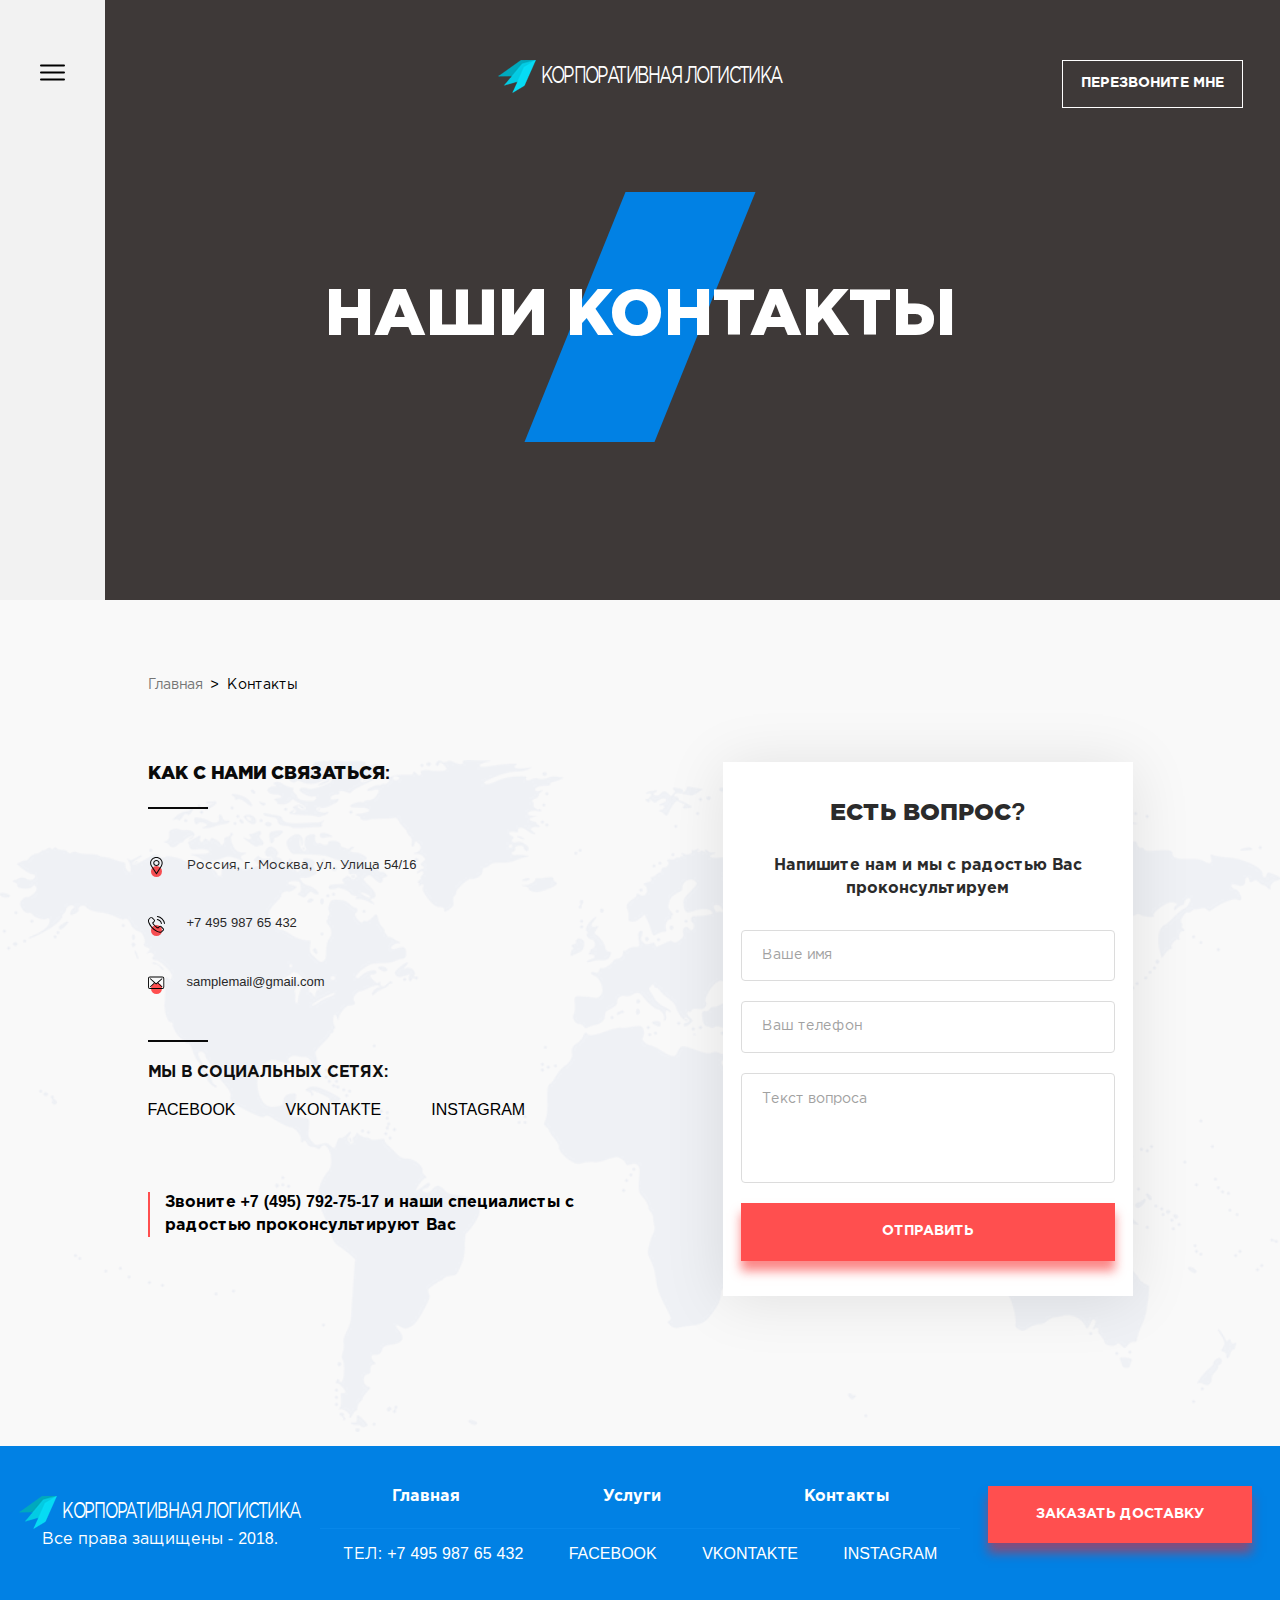
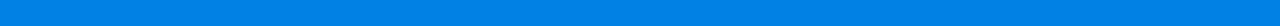
==== docs/contacts.html @ 853ef9ee "mmm" ====
<!doctype html>
<html>
  <head>
    <meta charset="utf-8">
    <title>Services page</title>
    <meta http-equiv="X-UA-Compatible" content="IE=Edge">
    <meta name="viewport" content="width=device-width, initial-scale=1">
    <meta name="theme-color" content="#fff">
    <meta name="format-detection" content="telephone=no">
    <link href="https://fonts.googleapis.com/css?family=Exo+2:400,700&amp;subset=cyrillic" rel="stylesheet">
    <link rel="stylesheet" media="all" href="css/app.css"> </head>
  <body>
    <!-- BEGIN content -->
    <div class="out">
      <header class="page-header" style="background-image: url(../img/contacts.jpg)">
        <div class="container">
          <div class="header-block">
            <div class="menu-btn">
              <svg class="icon icon-menu">
                <use xlink:href="img/sprite.svg#icon-menu"></use>
              </svg>
            </div>
            <nav class="main-nav">
              <div class="nav-logo">
                <div class="logo">
                  <img class="logo-img" width="25" height="22" src="img/logo.png" alt="корпоративная логистика">
                  <span class="logo-text">корпоративная логистика</span>
                </div>
              </div>
              <ul class="nav-list">
                <li class="nav-item">
                  <a class="nav-link" href="index.html">Главная</a>
                </li>
                <li class="nav-item">
                  <a class="nav-link" href="services.html">Услуги</a>
                </li>
                <li class="nav-item">
                  <a class="nav-link active" href="#">Контакты</a>
                </li>
              </ul>
              <div class="nav-social">
                <ul class="nav-social-list">
                  <li class="nav-social-item">
                    <a class="nav-social-link" href="#">facebook</a>
                  </li>
                  <li class="nav-social-item">
                    <a class="nav-social-link" href="#">vkontakte</a>
                  </li>
                  <li class="nav-social-item">
                    <a class="nav-social-link" href="#">instagram</a>
                  </li>
                </ul>
              </div>
            </nav>
            <div class="main-logo">
              <div class="logo">
                <img class="logo-img" width="25" height="22" src="img/logo.png" alt="корпоративная логистика">
                <span class="logo-text">корпоративная логистика</span>
              </div>
            </div>
            <div class="page-title">
              <h1 class="page-title-text">наши контакты</h1>
            </div>
            <div class="header-btn">
              <a href="#callback-popup" class="btn call-btn open-popup-link">Перезвоните мне</a>
            </div>
          </div>
        </div>
      </header>
      <main class="page-content contacts-bg">
        <div class="container-medium">
          <nav aria-label="breadcrumb">
            <ul class="breadcrumb">
              <li class="breadcrumb-item">
                <a href="index.html">Главная</a>
              </li>
              <li class="breadcrumb-item active">Контакты</li>
            </ul>
          </nav>
          <section class="contacts">
            <div class="contacts-item contacts-item-4">
              <h2 class="contacts-title"> Как с нами связаться: </h2>
              <ul class="contacts-list">
                <li class="contacts-list-item">
                  <svg class="icon icon-point">
                    <use xlink:href="img/sprite.svg#icon-point"></use>
                  </svg> Россия, г. Москва, ул. Улица 54/16</li>
                <li class="contacts-list-item">
                  <svg class="icon icon-phone">
                    <use xlink:href="img/sprite.svg#icon-phone"></use>
                  </svg> +7 495 987 65 432</li>
                <li class="contacts-list-item">
                  <svg class="icon icon-mail">
                    <use xlink:href="img/sprite.svg#icon-mail"></use>
                  </svg> samplemail@gmail.com</li>
              </ul>
              <div class="contacts-social">
                <h5 class="contacts-social-title"> Мы в социальных сетях: </h5>
                <ul class="contacts-social-list">
                  <li class="contacts-social-item">
                    <a href="#" class="contacts-social-link">facebook</a>
                  </li>
                  <li class="contacts-social-item">
                    <a href="#" class="contacts-social-link">vkontakte</a>
                  </li>
                  <li class="contacts-social-item">
                    <a href="#" class="contacts-social-link">instagram</a>
                  </li>
                </ul>
              </div>
              <div class="contacts-help">
                <p>Звоните +7 (495) 792-75-17 и наши специалисты с радостью проконсультируют Вас </p>
              </div>
            </div>
            <div class="contacts-item contacts-item-3">
              <div class="contacts-feedback">
                <h5 class="contacts-feedback-title">ЕСТЬ ВОПРОС?</h5>
                <span class="contacts-feedback-help"> Напишите нам и мы с радостью Вас проконсультируем </span>
                <div class="contacts-feedback-body">
                  <form action="#">
                    <div class="form-item">
                      <input class="form-input" placeholder="Ваше имя" type="text" required> </div>
                    <div class="form-item">
                      <input class="form-input" placeholder="Ваш телефон" type="tel" required> </div>
                    <div class="form-item">
                      <textarea class="form-input" placeholder="Текст вопроса" rows="4"></textarea>
                    </div>
                    <input type="submit" class="btn btn-primary" value="Отправить"> </form>
                </div>
              </div>
            </div>
          </section>
        </div>
      </main>
      <footer class="main-footer">
        <div class="container">
          <div class="footer-block">
            <div class="footer-item footer-item-last footer-item-3-md footer-item-2-xl">
              <div class="footer-logo">
                <div class="logo">
                  <img class="logo-img" width="25" height="22" src="img/logo.png" alt="корпоративная логистика">
                  <span class="logo-text">корпоративная логистика</span>
                </div>
              </div>
              <div class="footer-copy"> Все права защищены - 2018. </div>
            </div>
            <div class="footer-item-6-md footer-item-4-xl">
              <div class="footer-nav">
                <ul class="footer-nav-list">
                  <li class="footer-nav-item">
                    <a class="footer-nav-link" href="#">Главная</a>
                  </li>
                  <li class="footer-nav-item">
                    <a class="footer-nav-link" href="#">Услуги</a>
                  </li>
                  <li class="footer-nav-item">
                    <a class="footer-nav-link" href="#">Контакты</a>
                  </li>
                </ul>
              </div>
              <div class="footer-social">
                <ul class="footer-social-list">
                  <li class="footer-social-item">Тел: +7 495 987 65 432</li>
                  <li class="footer-social-item">
                    <a class="footer-social-link" href="#">facebook</a>
                  </li>
                  <li class="footer-social-item">
                    <a class="footer-social-link" href="#">vkontakte</a>
                  </li>
                  <li class="footer-social-item">
                    <a class="footer-social-link" href="#">instagram</a>
                  </li>
                </ul>
              </div>
            </div>
            <div class="footer-item footer-item-3-md footer-item-2-xl">
              <div class="footer-btn">
                <a href="#order-popup" class="btn btn-primary open-popup-link">заказать доставку</a>
              </div>
            </div>
          </div>
        </div>
      </footer>
      <div id="order-popup" class="white-popup mfp-hide">
        <div class="modal-content">
          <h5 class="modal-title">Закажите услугу</h5>
          <span class="modal-help"> Введите нужные данные и наши операторысвяжутся с Вами в течении 30 минут. </span>
          <div class="modal-body">
            <form action="#">
              <div class="form-item">
                <input class="form-input" placeholder="Ваше имя" type="text" required> </div>
              <div class="form-item">
                <input class="form-input" placeholder="Ваш телефон" type="tel" required> </div>
              <div class="form-item">
                <textarea class="form-input" placeholder="Опишите какая услуга Вам требуется..." rows="4"></textarea>
              </div>
              <input type="submit" class="btn btn-primary" value="заказать доставку"> </form>
          </div>
        </div>
      </div>
      <div id="callback-popup" class="white-popup mfp-hide">
        <div class="modal-content">
          <h5 class="modal-title">Закажите обратный звонок</h5>
          <span class="modal-help"> Введите нужные данные и наши операторы свяжутся с Вами в течении 30 минут. </span>
          <div class="modal-body">
            <form action="#">
              <div class="form-item">
                <input class="form-input" placeholder="Ваше имя" type="text" required> </div>
              <div class="form-item">
                <input class="form-input" placeholder="Ваш телефон" type="tel" required> </div>
              <input type="submit" class="btn btn-primary" value="заказать звонок"> </form>
          </div>
        </div>
      </div>
    </div>
    <!-- END content -->
    <!-- BEGIN scripts -->
    <script type="text/javascript" src="js/app.js"></script>
    <!-- END scripts -->
  </body>
</html>
---- docs/css/app.css ----
a,abbr,acronym,address,applet,article,aside,audio,b,big,blockquote,body,canvas,caption,center,cite,code,dd,del,details,dfn,div,dl,dt,em,embed,figcaption,figure,footer,form,h1,h2,h3,h4,h5,h6,header,hgroup,html,i,iframe,ins,kbd,label,legend,li,mark,menu,nav,object,ol,output,p,pre,q,ruby,s,samp,section,small,span,strike,strong,sub,summary,sup,table,tbody,td,tfoot,th,thead,time,tr,tt,u,ul,var,video{margin:0;padding:0;border:0;vertical-align:baseline}fieldset,img{margin:0;padding:0;vertical-align:baseline}html{-ms-text-size-adjust:100%;-webkit-text-size-adjust:100%;-webkit-box-sizing:border-box;box-sizing:border-box}a img,fieldset,img{border:0}input[type=email],input[type=tel],input[type=text],textarea{-webkit-appearance:none}button,input[type=submit]{cursor:pointer}button::-moz-focus-inner,input[type=submit]::-moz-focus-inner{padding:0;border:0}textarea{overflow:auto}button,input{margin:0;padding:0;border:0}.slick-list:focus,a,a:focus,button,div,h1,h2,h3,h4,h5,h6,input,select,span,textarea{outline:0}ol,ul{list-style-type:none}table{border-spacing:0;border-collapse:collapse;width:100%}*,:after,:before{-webkit-box-sizing:inherit;box-sizing:inherit}.icon-adv-car{width:1.6em;height:1em;fill:#0d87e5}.icon-adv-doc{width:.91em;height:1em;fill:#0181e4}.icon-adv-scope,.icon-adv-shild{width:1em;height:1em;fill:#0181e4}.icon-adv-shild{width:.89em}.icon-adv-ship{width:1.33em;height:1em;fill:initial}.icon-adv-world{width:1em;height:1em;fill:#0181e4}.icon-arrow{width:.6em;height:1em;fill:initial}.icon-mail,.icon-menu,.icon-phone{width:1.31em;height:1em;fill:initial}.icon-menu,.icon-phone{width:1.56em}.icon-phone{width:.94em}.icon-point{width:.79em;height:1em;fill:#0a0a0a}.slick-slider{-webkit-box-sizing:border-box;box-sizing:border-box;-moz-box-sizing:border-box;-webkit-touch-callout:none;-webkit-user-select:none;-moz-user-select:none;-ms-user-select:none;user-select:none;-ms-touch-action:pan-y;touch-action:pan-y;-webkit-tap-highlight-color:transparent}.slick-list,.slick-slider,.slick-track{position:relative;display:block}.slick-list{overflow:hidden;margin:0;padding:0}.slick-list.dragging{cursor:pointer;cursor:hand}.slick-slider .slick-list,.slick-slider .slick-track{-webkit-transform:translate3d(0,0,0);-ms-transform:translate3d(0,0,0);transform:translate3d(0,0,0)}.slick-track{left:0;top:0}.slick-track:after,.slick-track:before{content:"";display:table}.slick-track:after{clear:both}.slick-loading .slick-track{visibility:hidden}.slick-slide{float:left;height:100%;min-height:1px;display:none}[dir=rtl] .slick-slide{float:right}.slick-initialized .slick-slide,.slick-slide img{display:block}.mfp-align-top .mfp-container:before,.slick-slide.slick-loading img{display:none}.slick-slide.dragging img{pointer-events:none}.slick-loading .slick-slide{visibility:hidden}.slick-vertical .slick-slide{display:block;height:auto;border:1px solid transparent}.mfp-bg{z-index:1042;overflow:hidden;position:fixed;background:#0b0b0b}.mfp-bg,.mfp-container,.mfp-wrap{width:100%;height:100%;left:0;top:0}.mfp-wrap{z-index:1043;outline:0!important;-webkit-backface-visibility:hidden;position:fixed}.mfp-container{text-align:center;position:absolute;padding:0 8px;-webkit-box-sizing:border-box;box-sizing:border-box}.mfp-container:before,.mfp-content{display:inline-block;vertical-align:middle}.mfp-container:before{content:'';height:100%}.mfp-content{position:relative;margin:0 auto;text-align:left;z-index:1045}.mfp-ajax-holder .mfp-content,.mfp-inline-holder .mfp-content{width:100%;cursor:auto}.mfp-ajax-cur{cursor:progress}.mfp-zoom-out-cur,.mfp-zoom-out-cur .mfp-image-holder .mfp-close{cursor:-webkit-zoom-out;cursor:zoom-out}.mfp-zoom{cursor:pointer;cursor:-webkit-zoom-in;cursor:zoom-in}.mfp-auto-cursor .mfp-content{cursor:auto}.mfp-arrow,.mfp-close,.mfp-counter,.mfp-preloader{-webkit-user-select:none;-moz-user-select:none;-ms-user-select:none;user-select:none}.mfp-loading.mfp-figure,.mfp-s-error .mfp-content,.mfp-s-ready .mfp-preloader{display:none}.mfp-hide{display:none!important}.mfp-close,.mfp-preloader{position:absolute;text-align:center}.mfp-preloader{margin-top:-.8em;left:8px;z-index:1044;color:#ccc;top:50%;width:auto;right:8px}.mfp-preloader a{color:#ccc}.mfp-preloader a:hover{color:#fff}button.mfp-arrow,button.mfp-close{overflow:visible;cursor:pointer;background:0 0;border:0;-webkit-appearance:none;display:block;outline:0;padding:0;z-index:1046;-webkit-box-shadow:none;box-shadow:none;-ms-touch-action:manipulation;touch-action:manipulation}.mfp-close{width:44px;height:44px;line-height:44px;right:0;top:0;text-decoration:none;opacity:.65;padding:0 0 18px 10px;color:#fff;font-style:normal;font-size:28px;font-family:Arial,Baskerville,monospace}.mfp-close:focus,.mfp-close:hover{opacity:1}.mfp-close:active{top:1px}.mfp-close-btn-in .mfp-close{color:#333}.mfp-iframe-holder .mfp-close,.mfp-image-holder .mfp-close{color:#fff;right:-6px;text-align:right;padding-right:6px;width:100%}.mfp-counter{position:absolute;top:0;right:0;color:#ccc;font-size:12px;line-height:18px;white-space:nowrap}.mfp-arrow{position:absolute;opacity:.65;top:50%;margin:-55px 0 0;padding:0;width:90px;height:110px;-webkit-tap-highlight-color:transparent}.mfp-arrow:active{margin-top:-54px}.mfp-arrow:focus,.mfp-arrow:hover{opacity:1}.mfp-arrow:after,.mfp-arrow:before{content:'';display:block;width:0;height:0;position:absolute;left:0;top:0;margin-top:35px;margin-left:35px;border:medium inset transparent}.mfp-arrow:after{border-top-width:13px;border-bottom-width:13px;top:8px}.mfp-arrow:before{border-top-width:21px;border-bottom-width:21px;opacity:.7}.mfp-arrow-left{left:0}.mfp-arrow-left:after{border-right:17px solid #fff;margin-left:31px}.mfp-arrow-left:before{margin-left:25px;border-right:27px solid #3f3f3f}.mfp-arrow-right{right:0}.mfp-arrow-right:after{border-left:17px solid #fff;margin-left:39px}.mfp-arrow-right:before{border-left:27px solid #3f3f3f}.mfp-iframe-holder{padding-top:40px;padding-bottom:40px}.mfp-iframe-holder .mfp-content{line-height:0;width:100%;max-width:900px}.mfp-iframe-holder .mfp-close{top:-40px}.mfp-iframe-scaler{width:100%;height:0;overflow:hidden;padding-top:56.25%}.mfp-iframe-scaler iframe{position:absolute;display:block;top:0;left:0;width:100%;height:100%;-webkit-box-shadow:0 0 8px rgba(0,0,0,.6);box-shadow:0 0 8px rgba(0,0,0,.6);background:#000}.mfp-figure:after,img.mfp-img{display:block;width:auto;height:auto}img.mfp-img{-webkit-box-sizing:border-box;box-sizing:border-box;padding:40px 0;margin:0 auto}.mfp-figure,img.mfp-img{line-height:0}.mfp-figure:after{content:'';position:absolute;left:0;top:40px;bottom:40px;right:0;z-index:-1;-webkit-box-shadow:0 0 8px rgba(0,0,0,.6);box-shadow:0 0 8px rgba(0,0,0,.6);background:#444}.mfp-figure small{color:#bdbdbd;display:block;font-size:12px;line-height:14px}.mfp-figure figure{margin:0}.mfp-bottom-bar{margin-top:-36px;position:absolute;top:100%;left:0;width:100%;cursor:auto}.mfp-title{text-align:left;line-height:18px;color:#f3f3f3;word-wrap:break-word;padding-right:36px}.mfp-image-holder .mfp-content,img.mfp-img{max-width:100%}.mfp-gallery .mfp-image-holder .mfp-figure{cursor:pointer}.btn{display:inline-block;color:#000;background-color:transparent;font-family:'Gotham Pro',sans-serif;text-decoration:none;font-size:12px;line-height:1.4;font-weight:700;text-transform:uppercase;padding:7px 12px;text-align:center;white-space:nowrap;vertical-align:middle;-webkit-user-select:none;-moz-user-select:none;-ms-user-select:none;-ms-user-select-user-select:none;-webkit-transition:all .3s;-o-transition:all .3s;transition:all .3s}.btn:hover{background-color:#fff;color:#000}.btn:active{background-color:#bbb;border-color:#bbb;color:#000}.btn-primary,.form-input{-webkit-transition:.3s all;-o-transition:.3s all;transition:.3s all}.btn-primary{-webkit-box-shadow:0 10px 10px 0 rgba(250,30,30,.53);box-shadow:0 10px 10px 0 rgba(250,30,30,.53);color:#fff;background-color:#ff4f4f;padding:15px 33px}.btn-primary:active,.btn-primary:hover{background-color:#ef2f2f;color:#fff}.btn-primary:active{-webkit-box-shadow:none;box-shadow:none}.slick-arrow:hover{background-color:#ff4f4f}.slick-arrow:active .icon-arrow,.slick-arrow:hover .icon-arrow{fill:#fff}.slick-arrow:active{background-color:#ef2f2f}.slick-arrow.slick-disabled:hover{background-color:#f9f9f9}.slick-arrow.slick-disabled:hover .icon-arrow{fill:#e9e9e9}.btn-next:hover{background-color:transparent}.form-input{display:block;font-family:'Gotham Pro',sans-serif;width:100%;padding:15px 20px;font-size:13px;line-height:1.5;color:#495057;background-color:#f2f2f2;background-clip:padding-box;border:1px solid #dcdcdc;border-radius:4px}.form-input::-webkit-input-placeholder{font-size:13px;color:#a1a1a1}.form-input:-ms-input-placeholder,.form-input::-ms-input-placeholder{font-size:13px;color:#a1a1a1}.form-input::placeholder{font-size:13px;color:#a1a1a1}.form-input:focus{border-color:#111}@font-face{font-family:'Gotham Pro';src:url(../fonts/GothamPro-Black.woff2) format("woff2"),url(../fonts/GothamPro-Black.woff) format("woff");font-weight:900;font-style:normal}@font-face{font-family:'Gotham Pro';src:url(../fonts/GothamPro-Bold.woff2) format("woff2"),url(../fonts/GothamPro-Bold.woff) format("woff");font-weight:700;font-style:normal}@font-face{font-family:'Gotham Pro';src:url(../fonts/GothamPro.woff2) format("woff2"),url(../fonts/GothamPro.woff) format("woff");font-weight:400;font-style:normal}body{font-family:'Gotham Pro',sans-serif;font-size:13px;line-height:1.7;color:#282828;background-color:#f9f9f9}.container,.container-small{padding:0 10px;margin:0 auto;max-width:1710px}.container-small{max-width:1480px}.container-extra-small,.container-medium{max-width:900px;margin:0 auto;padding:0 10px}.container-medium{max-width:1045px}img{max-width:100%;height:auto;display:inline-block}a{-webkit-transition:.3s;-o-transition:.3s;transition:.3s;text-decoration:none;color:#000}a:hover{color:#ff4f4f}a:active{color:#ef2f2f}textarea{resize:none}.white-popup{position:relative;background:#f2f2f2;padding:30px 20px;width:auto;max-width:430px;margin:20px auto;border-radius:4px}.modal-content{text-align:center}.modal-content .btn{width:100%}.modal-help,.modal-title{color:#000;margin-bottom:15px}.modal-title{font-weight:900;text-transform:uppercase;position:relative;padding-bottom:22px;font-size:16px}.modal-title:before,.sect-subtitle:before{position:absolute;content:'';height:2px;background-color:#ff4f4f;bottom:0;margin:auto}.modal-title:before{left:0;right:0;width:15%}.modal-help{font-size:13px;display:inline-block}.form-item{margin-bottom:20px}.mfp-bg{background-color:#000;opacity:.68}.mfp-fade.mfp-bg{opacity:0;-webkit-transition:all .15s ease-out;-o-transition:all .15s ease-out;transition:all .15s ease-out}.mfp-fade.mfp-bg.mfp-ready{opacity:.8}.mfp-fade.mfp-bg.mfp-removing{opacity:0}.mfp-fade.mfp-wrap .mfp-content{opacity:0;-webkit-transition:all .15s ease-out;-o-transition:all .15s ease-out;transition:all .15s ease-out}.mfp-fade.mfp-wrap.mfp-ready .mfp-content{opacity:1}.mfp-fade.mfp-wrap.mfp-removing .mfp-content{opacity:0}.sect{padding:30px 0}.sect-title{text-align:center;font-weight:900;margin-bottom:20px;font-size:18px;text-transform:uppercase;padding:0 30px;line-height:1.2}.sect-subtitle{display:none;font-weight:900;font-size:11px;position:relative;margin-bottom:15px}.sect-subtitle:before{width:50px;left:calc(100% + 16px);top:0}.sect-text{margin-bottom:30px;line-height:1.7}.sect-btn{text-align:center}.about{padding-top:40px;position:relative;z-index:1;background-color:#fff}.about:before,.download-btn:before{position:absolute;content:'';left:0;right:0;top:0;margin:auto;background-repeat:no-repeat}.about:before{bottom:0;opacity:.26;z-index:-1;background-image:url(../img/about-bg-m.png);background-position:center 120px;background-size:contain}.download-btn{display:inline-block;text-transform:uppercase;font-size:11px;font-weight:700;text-decoration:underline;line-height:1;padding-top:50px;color:#ff4f4f}.download-btn:before{width:33px;height:38px;background-image:url(../img/download.png);background-position:center center;background-size:cover}.download-btn,.features .container-small,.slick-dots li,.why .container-small{position:relative}.why-block{margin:0 -15px}.why-col{padding:0 15px}.w-100{display:none}.why-item{margin-bottom:10px;background-image:url(../img/square.svg);background-repeat:no-repeat;background-position:left 30px;position:relative;padding-left:42px}.why-item-title{text-transform:uppercase;font-size:13px;font-weight:900;padding-top:30px;display:inline-block;line-height:1.2}.why-item-subtitle{position:absolute;font-size:65px;line-height:1;font-weight:900;left:42px;top:0;z-index:-10;color:rgba(40,40,40,.09);background:-webkit-gradient(linear,left top,left bottom,from(#282828),to(#d6d6d6));background:-webkit-linear-gradient(#282828,#d6d6d6);background:-o-linear-gradient(#282828,#d6d6d6);background:linear-gradient(#282828,#d6d6d6);-webkit-background-clip:text;-webkit-text-fill-color:transparent;opacity:.09}.why-item-text{font-size:12px;line-height:1.7}.why-text{text-align:center;margin-bottom:0}.features-item-title:after,.why-text:before{position:absolute;top:0;bottom:0;margin:auto;content:''}.why-text:before{z-index:-1;left:-107px;-webkit-transform:skewX(-27deg);-ms-transform:skewX(-27deg);transform:skewX(-27deg);width:75px;height:140px;background-color:#ff4f4f}.features{background-image:url(../img/features-bg-m.jpg);background-repeat:no-repeat;background-position:top center;background-size:cover;color:#fff;position:relative}.features-title-help{display:none;font-size:18px;font-weight:400;text-transform:lowercase;margin-top:5px}.features-block{margin:0 -15px}.features-col{padding:0 15px;margin-bottom:10px}.features-item-title{font-size:12px;color:#ff4f4f;font-weight:900;position:relative;margin-bottom:5px;display:inline-block}.features-item-title:after{left:calc(100% + 15px);background-color:#fff;width:42px;height:2px}.advantages-block{margin:0 -15px}.advantages-col{max-width:465px;padding-right:15px;padding-left:15px}.advantages-item{padding:0 30px;text-align:center;margin-bottom:30px}.advantages-item-text{font-weight:700}.advantages-item-icon{border-radius:50%;border:1px dashed #0181e4;width:65px;height:65px;margin:auto auto 10px;display:-webkit-box;display:-ms-flexbox;display:flex;-webkit-box-pack:center;-ms-flex-pack:center;justify-content:center;-webkit-box-align:center;-ms-flex-align:center;align-items:center}.advantages-item-icon .icon{width:40px;height:40px;fill:#0181e4}.services{background-color:#fff}.services-block{margin:0 -15px 20px}.services-col{padding:0 15px}.services-slider-slides{display:none;margin:0 -15px}.services-slider-slides .slick-slide{margin:0 15px}.services-slide-content,.services-slider-arrows{display:-webkit-box;display:-ms-flexbox;display:flex}.services-slide-content{-ms-flex-wrap:wrap;flex-wrap:wrap;position:relative}.services-slider-arrows{position:absolute;right:-4px;bottom:0}.services-slider-arrows .services-slider-next{-webkit-transform:rotate(180deg);-ms-transform:rotate(180deg);transform:rotate(180deg)}.services-slide-img,.services-slide-text{-webkit-box-flex:0;-ms-flex:0 0 50%;flex:0 0 50%;max-width:50%}.page-services-link img,.services-slide-img img{width:100%;height:100%;-o-object-fit:cover;object-fit:cover}.services-slide-text{padding-right:40px}.services-slide-text .sect-text{margin-bottom:30px}.services-slide-link,.services-slide-link .icon-arrow{-webkit-transition:.3s all;-o-transition:.3s all;transition:.3s all}.services-slide-link{text-transform:uppercase;color:#000;font-weight:700;text-decoration:underline}.services-slide-link .icon-arrow{-webkit-transform:rotate(180deg);-ms-transform:rotate(180deg);transform:rotate(180deg);width:10px;height:11px}.services-slide-link:hover{color:#ff4f4f}.services-slide-link:active .icon-arrow,.services-slide-link:hover .icon-arrow{fill:#ff4f4f}.services-slide-link:active{color:#ef2f2f}.services-list{max-width:600px;margin:0 auto}.services-list-title{display:none}.services-list-item{border-style:solid;border-width:2px;border-color:#e9e9e9;background-color:#fff;margin-bottom:10px;text-align:center;min-height:56px;display:-webkit-box;display:-ms-flexbox;display:flex;-webkit-box-align:stretch;-ms-flex-align:stretch;align-items:stretch;background-image:url(../img/pointer.svg);background-repeat:no-repeat;background-position:97% 50%}.services-list-link,.services-list-text{display:-webkit-box;-webkit-box-flex:1;-ms-flex:1;flex:1}.services-list-link{color:#0e0f0f;text-decoration:none;display:-ms-flexbox;display:flex;-webkit-box-align:center;-ms-flex-align:center;align-items:center;font-weight:700}.services-list-text{-webkit-line-clamp:2;-webkit-box-orient:vertical;overflow:hidden;text-transform:uppercase;padding:0 35px}.certification-text{font-size:14px;font-weight:700;max-width:260px;margin:20px auto auto;color:#000}.certification-img{max-width:695px;margin:auto}.feedbacks{background-color:#fff;overflow:hidden;background-image:url(../img/feedbacks-bg-m.png);background-repeat:no-repeat;background-position:left 0}.feedbacks .slider{display:-webkit-box;display:-ms-flexbox;display:flex;-ms-flex-wrap:wrap;flex-wrap:wrap;-webkit-box-orient:vertical;-webkit-box-direction:normal;-ms-flex-direction:column;flex-direction:column;max-width:1185px;-webkit-box-align:center;-ms-flex-align:center;align-items:center}.feedbacks .slider-count{display:none}.feedbacks .slider-count-current{font-size:32px;color:#000;font-weight:700}.feedbacks .slider-count-all{color:#c4c4c4;font-size:16px;font-weight:700}.feedbacks .slick-slide{opacity:0;-webkit-transition:opacity .5s;-o-transition:opacity .5s;transition:opacity .5s}.feedbacks .slick-slide.slick-current,.feedbacks .slick-slide.slick-current~.slick-slide{opacity:1}.feedbacks .slider-slides{-webkit-box-ordinal-group:0;-ms-flex-order:-1;order:-1;margin:-15px -15px 20px;min-width:0;width:100%}.feedbacks .slick-slide{margin:15px}.feedbacks .slick-list{overflow:visible}.slick-arrow,.slider-arrows{display:-webkit-box;display:-ms-flexbox;display:flex;-webkit-box-pack:center;-ms-flex-pack:center;justify-content:center}.slider-arrows{margin-bottom:15px;text-align:center}.slick-arrow{-webkit-box-align:center;-ms-flex-align:center;align-items:center;background-color:#f6f5f5;width:44px;height:44px;margin:0 4px;cursor:pointer}.slick-arrow.slider-next{-webkit-transform:rotate(-180deg);-ms-transform:rotate(-180deg);transform:rotate(-180deg)}.slide-content{margin:auto;padding:30px 15px;border-radius:4px;-webkit-box-shadow:.342px .94px 13px 0 rgba(0,0,0,.14);box-shadow:.342px .94px 13px 0 rgba(0,0,0,.14);text-align:center;background-color:#fff}.slide-user{margin-bottom:10px;text-align:center}.slide-img{border-radius:50%;border:2px solid #ebebeb;background-color:#ebebeb;margin:auto auto 10px;width:68px;height:68px;-o-object-fit:cover;object-fit:cover}.slide-username{text-transform:uppercase;font-weight:700;display:block}.slide-usertitle{color:#0181e4;display:block}.slide-text{line-height:1.7}.slick-dots{list-style:none;display:block;text-align:center;padding:0;width:100%}.slick-dots li{display:inline-block;vertical-align:middle;cursor:pointer}.slick-dots li button{display:block;padding:5px;background:0 0;outline:0;line-height:0;font-size:0;cursor:pointer}.menu-btn .icon-menu,.slick-dots li button:before{-webkit-box-sizing:border-box;box-sizing:border-box}.slick-dots li button:before{content:"";display:block;border-width:1px;border-style:solid;border-color:#0181e4;border-radius:50%;background:0 0;height:10px;width:10px}.slick-dots li.slick-active button:before{background-color:#0181e4;width:8px;height:8px}.main-header{background-image:url(../img/header-bg-m.jpg);background-color:#3b496d;background-repeat:no-repeat;background-position:0 57px;background-size:cover;text-align:center;color:#fff;position:relative}.header-block{min-height:480px;display:-webkit-box;display:-ms-flexbox;display:flex;-webkit-box-orient:vertical;-webkit-box-direction:normal;-ms-flex-direction:column;flex-direction:column}.header-btn{-webkit-box-ordinal-group:0;-ms-flex-order:-1;order:-1;z-index:100;padding:13px 0 10px;-ms-flex-item-align:center;align-self:center;margin-left:25px}.call-btn{border:1px solid #000}.menu-btn{position:absolute;top:0;left:0;right:0;margin:auto;background-color:#fff;min-height:57px;z-index:100}.menu-btn .icon-menu{position:absolute;width:25px;height:25px;left:0;top:0;bottom:0;margin:auto auto auto 10px;cursor:pointer}.main-logo{padding-top:37px;margin-bottom:65px}.logo-img,.logo-text{display:inline-block;vertical-align:middle}.logo-text{font-size:12px;font-weight:400;letter-spacing:-.09em;-webkit-transform:scaleY(1.4);-ms-transform:scaleY(1.4);transform:scaleY(1.4);text-transform:uppercase}.logo-img{width:25px;height:22px}.header-map{display:none;margin-bottom:60px}.main-title{font-size:28px;text-transform:uppercase;margin-bottom:23px;font-weight:900;line-height:1.2}.hero{padding-bottom:40px}.hero-text{font-size:14px;padding:0 15px;line-height:1.5;max-width:740px;margin:auto auto 35px}.header-social{display:none;background-color:#fff;position:absolute;bottom:0;right:0;color:#131313;font-weight:700;text-transform:uppercase}.header-next,.header-next .btn-next:before{position:absolute;left:0;bottom:0;margin:auto}.header-next{display:none;right:0}.header-next .btn-next{color:#fff;font-size:10px;position:relative;padding:34px 30px 34px 50px}.header-next .btn-next:before{top:0;background-color:#fff;content:'';width:29px;height:1px}.header-social-item{display:inline-block;padding:24px 20px;font-size:14px}.header-social-link{display:block;color:#131313;font-weight:700}.main-nav{position:absolute;background-color:#0181e4;padding-top:57px;left:0;top:0;display:-webkit-box;display:-ms-flexbox;display:flex;-webkit-box-orient:vertical;-webkit-box-direction:normal;-ms-flex-direction:column;flex-direction:column;padding-left:10px;padding-right:10px;z-index:99;-webkit-transition:.5s all ease-in-out;-o-transition:.5s all ease-in-out;transition:.5s all ease-in-out;-webkit-transform:translateX(-200%);-ms-transform:translateX(-200%);transform:translateX(-200%);min-height:480px}.main-nav.active{-webkit-transform:translateX(0%);-ms-transform:translateX(0%);transform:translateX(0%)}.nav-logo{margin-top:50px;margin-bottom:70px}.nav-list{text-align:left;margin-bottom:20px}.nav-item{margin-bottom:25px}.nav-item:last-child{margin-bottom:0}.nav-link{color:#fff;text-transform:uppercase;font-weight:400;font-size:13px;display:block;padding-left:43px}.nav-link.active{position:relative;font-weight:900;font-size:16px}.nav-link.active:before{position:absolute;content:'';background-color:#fff;left:0;top:0;bottom:0;margin:auto;width:23px;height:1px}.nav-social{padding-top:20px;border-top:1px solid #1087e2;margin-top:auto}.nav-social-link{color:#fff;text-transform:uppercase;margin-bottom:12px;display:block}.main-footer{background-color:#0181e4;color:#fff;text-align:center;padding:30px 0}.footer-block{display:-webkit-box;display:-ms-flexbox;display:flex;-webkit-box-orient:vertical;-webkit-box-direction:normal;-ms-flex-direction:column;flex-direction:column}.footer-item-last{-webkit-box-ordinal-group:2;-ms-flex-order:1;order:1}.footer-nav{border-bottom:1px solid #0887e9}.footer-item{margin-bottom:20px}.footer-nav{padding-bottom:20px}.footer-nav-item{margin-bottom:12px}.footer-nav-item:last-child,.footer-social-item:last-child,.item-descr ul li:last-child{margin-bottom:0}.footer-nav-link{color:#fff;display:block;font-weight:700}.footer-social{padding-top:15px;margin-bottom:10px}.footer-social-item{text-transform:uppercase;margin-bottom:12px}.footer-social-link{color:#fff}.footer-logo{margin-top:10px}.footer-copy,.footer-logo .logo-text{font-size:10px}.page-header{position:relative;text-align:center;color:#fff;background-color:#3e3938;background-repeat:no-repeat;background-position:50% 57px;background-size:cover}.page-header .header-block{min-height:257px}.page-header .page-title-text{font-size:24px;font-weight:900}.page-header .page-title{display:-webkit-box;display:-ms-flexbox;display:flex;-webkit-box-flex:1;-ms-flex:1;flex:1;-webkit-box-pack:center;-ms-flex-pack:center;justify-content:center;-webkit-box-align:center;-ms-flex-align:center;align-items:center;position:relative;z-index:10;text-transform:uppercase}.page-header .page-title:before{position:absolute;right:0;left:0;top:0;bottom:0;margin:auto;content:'';width:50px;height:100px;-webkit-transform:skewX(-22deg);-ms-transform:skewX(-22deg);transform:skewX(-22deg);background-color:#0181e4;z-index:-1}.page-header .main-logo{display:none;margin-bottom:-60px}.breadcrumb{display:-webkit-box;display:-ms-flexbox;display:flex;-ms-flex-wrap:wrap;flex-wrap:wrap;padding:16px 0;-webkit-box-pack:center;-ms-flex-pack:center;justify-content:center}.breadcrumb-item a{font-size:14px;color:#757575}.breadcrumb-item.active{color:#000}.breadcrumb-item{font-size:14px}.breadcrumb-item+.breadcrumb-item::before{display:inline-block;padding-right:.5rem;padding-left:.5rem;color:#000;content:">"}.page-services-item{padding:0 15px;margin:auto auto 10px;height:450px;max-width:450px}.page-services-link{display:-webkit-box;display:-ms-flexbox;display:flex;-webkit-box-flex:1;-ms-flex:1;flex:1;height:100%;position:relative;background-color:#83888e}.page-services-link:before{position:absolute;content:'';left:0;right:0;top:0;bottom:0;margin:auto;background:-webkit-gradient(linear,left top,left bottom,color-stop(50%,transparent),to(rgba(0,0,0,.9)));background:-webkit-linear-gradient(transparent 50%,rgba(0,0,0,.9));background:-o-linear-gradient(transparent 50%,rgba(0,0,0,.9));background:linear-gradient(transparent 50%,rgba(0,0,0,.9))}.page-services-title{text-transform:uppercase;padding:0 50px;color:#fff;font-size:14px;font-weight:700;text-align:center;position:absolute;left:0;right:0;bottom:25px}.page-services-item-last{display:-webkit-box;display:-ms-flexbox;display:flex;-webkit-box-orient:vertical;-webkit-box-direction:normal;-ms-flex-direction:column;flex-direction:column;text-align:center;-ms-flex-pack:distribute;justify-content:space-around;-webkit-box-flex:1;-ms-flex:1;flex:1;padding:50px 40px}.page-services-last-title{font-size:18px;color:#000}.page-services-help-text{font-size:13px;font-weight:700;color:#000}.contacts{text-align:center;margin:0 -15px}.contacts-bg{background:url(../img/contacts-bg.png);background-repeat:no-repeat;background-position:0 50px;background-size:contain}.contacts-item{margin-bottom:30px;padding:0 15px}.contacts-title{text-transform:uppercase;font-size:18px;color:#0a0a0a;font-weight:900;margin-bottom:15px}.contacts-list{text-align:left}.contacts-list-item{font-size:13px;margin-bottom:30px;position:relative}.contacts-list-item:before{position:absolute;left:3px;bottom:-2px;width:11px;height:11px;background-color:#ff4f4f;content:'';margin:auto;border-radius:50%;z-index:-1}.contacts-list-item .icon{width:17px;height:18px;vertical-align:middle;margin-right:18px}.contacts-social,.item-descr blockquote p{margin-bottom:20px}.contacts-social-title{font-size:13px;text-transform:uppercase;color:#0f0f0f;font-weight:700;margin-bottom:10px}.contacts-social-list{display:-webkit-box;display:-ms-flexbox;display:flex;-ms-flex-pack:distribute;justify-content:space-around}.contacts-social-item{text-transform:uppercase;margin-right:50px}.contacts-social-item:last-child{margin-right:0}.contacts-help{text-align:left;border-left:2px solid #ff4f4f;padding-left:15px;padding-right:15px}.contacts-help p{font-size:12px;font-weight:700;color:#000}.contacts-feedback{padding:35px 18px;-webkit-box-shadow:0 4px 57px 0 rgba(0,0,0,.1);box-shadow:0 4px 57px 0 rgba(0,0,0,.1)}.contacts-feedback,.contacts-feedback .form-input{background-color:#fff}.contacts-feedback .btn{width:100%}.contacts-feedback-title{font-size:20px;color:#2b2b2b;font-weight:900;margin-bottom:25px}.contacts-feedback-help{display:inline-block;font-size:13px;color:#2b2b2b;font-weight:700;margin-bottom:20px}.item-descr{margin-bottom:35px}.item-descr h2{font-size:15px;margin-bottom:25px}.item-descr p{margin-bottom:25px;color:#1c1c1c}.item-descr h3,.item-descr h4,.item-descr h5,.item-descr h6,.item-descr p{font-size:13px}.item-descr b,.item-descr strong{display:inline-block;font-size:13px;margin-bottom:5px}.item-descr ul{padding:5px 0;margin-bottom:25px}.item-descr ul li{color:#767676;font-size:13px;padding-left:25px;margin-bottom:10px;position:relative}.item-descr ul li:before{position:absolute;content:'';width:10px;height:10px;background-color:#0181e4;left:0;top:7px;border-radius:50%}.item-descr blockquote{background-color:#fff;text-align:center;padding:20px 10px;margin-bottom:25px}@media only screen and (min-width:500px){body{font-size:14px;line-height:1.6}.sect-title{font-size:24px}.about:before{background-position:center 90px}.feedbacks{background-position:left center}.main-title{font-size:38px}.hero-text{font-size:18px}.page-header .header-block{min-height:350px}.page-header .page-title:before{width:70px;height:120px}.breadcrumb{margin-top:30px;margin-bottom:10px}}@media only screen and (min-width:600px){.about:before{background-position:center 60px}.why-block{display:-webkit-box;display:-ms-flexbox;display:flex;-ms-flex-wrap:wrap;flex-wrap:wrap;-webkit-box-pack:justify;-ms-flex-pack:justify;justify-content:space-between}.why-col{-webkit-box-flex:0;-ms-flex:0 0 50%;flex:0 0 50%;max-width:50%}.features-block{display:-webkit-box;display:-ms-flexbox;display:flex;-ms-flex-wrap:wrap;flex-wrap:wrap;-webkit-box-pack:center;-ms-flex-pack:center;justify-content:center;-webkit-box-align:center;-ms-flex-align:center;align-items:center;margin-bottom:30px}.features-col{margin-bottom:25px;-webkit-box-flex:0;-ms-flex:0 0 50%;flex:0 0 50%;max-width:50%}.advantages-block{display:-webkit-box;display:-ms-flexbox;display:flex;-ms-flex-wrap:wrap;flex-wrap:wrap;margin-top:90px;-webkit-box-align:start;-ms-flex-align:start;align-items:flex-start;-webkit-box-pack:justify;-ms-flex-pack:justify;justify-content:space-between}.advantages-col{-webkit-box-flex:0;-ms-flex:0 0 50%;flex:0 0 50%;max-width:50%}.footer-nav-item{margin-bottom:0}.footer-social{margin-bottom:20px}.footer-social-item{margin-bottom:0}.footer-nav-list,.footer-social-list{display:-webkit-box;display:-ms-flexbox;display:flex;-ms-flex-pack:distribute;justify-content:space-around}.page-services-item{margin-bottom:20px}.contacts-bg{background-position:center 100px;background-size:contain}}@media only screen and (min-width:700px){body{font-size:15px;line-height:1.5}.sect-title{font-size:32px}.why-item{margin-bottom:30px}.slide-content{padding:60px 45px;max-width:none;border-radius:51px}.main-header{background-image:url(../img/header-bg.jpg)}.hero-text{font-size:24px}.page-header .header-block{min-height:400px}.page-header .page-title-text{font-size:36px}.page-header .page-title:before{width:100px;width-height:200px}.breadcrumb{margin-top:50px;margin-bottom:30px}.page-services-list{margin:0 -15px;display:-webkit-box;display:-ms-flexbox;display:flex;-ms-flex-wrap:wrap;flex-wrap:wrap}.page-services-item{-webkit-box-flex:0;-ms-flex:0 0 50%;flex:0 0 50%;max-width:50%;margin-bottom:30px}}@media only screen and (min-width:800px){.contacts{display:-webkit-box;display:-ms-flexbox;display:flex}.contacts-item-3{-webkit-box-flex:3;-ms-flex:3;flex:3}.contacts-item-4{-webkit-box-flex:4;-ms-flex:4;flex:4}}@media only screen and (min-width:1000px){.btn{font-size:14px;padding:13px 18px}.btn-primary{padding:19px 48px}.form-input::-webkit-input-placeholder{font-size:14px}.form-input:-ms-input-placeholder,.form-input::-ms-input-placeholder{font-size:14px}.form-input::placeholder{font-size:14px}body{font-size:16px;line-height:1.4}.container,.container-extra-small,.container-medium,.container-small{padding:0 30px}.white-popup{padding:60px}.modal-title{padding-bottom:25px;font-size:22px}.modal-help{font-size:14px}.sect{padding:70px 0 100px}.sect-title{font-size:42px;text-align:left;padding:0;margin-bottom:38px}.sect-subtitle{display:inline-block}.sect-text{margin-bottom:40px;line-height:1.4}.about{background-image:url(../img/about-bg.png);background-position:center 115px;background-repeat:no-repeat}.about:before{display:none}.about-block{max-width:40%}.about .sect-title{max-width:560px}.about-download{text-align:left}.download-btn{padding-left:53px;font-size:12px;padding-top:0}.download-btn:before{right:auto;bottom:0}.why .sect-title{max-width:400px}.why-block{margin-top:75px}.why-col{-webkit-box-flex:0;-ms-flex:0 0 30%;flex:0 0 30%;max-width:290px}.w-100{display:block;width:100%!important}.why-item{background-size:27px 48px;padding-left:55px;margin-bottom:50px}.why-item-title{font-size:18px;margin-bottom:5px}.why-item-subtitle{font-size:148px;top:-50px}.why-item-text{font-size:16px}.why-text{position:absolute;top:60px;right:0;max-width:500px;text-align:left;font-size:18px}.features{background-image:url(../img/features-bg.jpg)}.features:after,.features:before{position:absolute;content:'';left:0;right:0;margin:auto;width:75px;height:140px;background-color:#ff4f4f;-webkit-transform:skewX(-27deg);-ms-transform:skewX(-27deg);transform:skewX(-27deg)}.features:before{top:-30px}.features:after{bottom:-110px}.features .sect-title{max-width:840px}.features-title-help{display:block}.features-block{-webkit-box-pack:justify;-ms-flex-pack:justify;justify-content:space-between;-webkit-box-align:stretch;-ms-flex-align:stretch;align-items:stretch;margin-bottom:0}.features-col{-webkit-box-flex:0;-ms-flex:0 0 30%;flex:0 0 30%;max-width:30%;margin-bottom:30px}.features-col-4{-webkit-box-flex:0;-ms-flex:0 0 40%;flex:0 0 40%;max-width:40%}.features-item{background-color:#2b3945;padding:30px 40px;border-radius:4px;height:100%}.advantages .sect-title{max-width:695px}.advantages-col{-webkit-box-flex:0;-ms-flex:0 0 30%;flex:0 0 30%;max-width:30%}.advantages-item{margin-bottom:70px;display:-webkit-box;display:-ms-flexbox;display:flex;padding:0;-webkit-box-align:center;-ms-flex-align:center;align-items:center}.advantages-item-text{text-align:left}.advantages-item-icon{min-width:85px;min-height:85px;margin:0 30px 0 0}.services .sect-title{max-width:550px}.certification .sect-title{max-width:405px}.certification-block{display:-webkit-box;display:-ms-flexbox;display:flex;-ms-flex-wrap:wrap;flex-wrap:wrap;-webkit-box-pack:justify;-ms-flex-pack:justify;justify-content:space-between}.certification-col-4{-webkit-box-flex:0;-ms-flex:0 0 40%;flex:0 0 40%;max-width:40%}.certification-col-5{-webkit-box-flex:0;-ms-flex:0 0 50%;flex:0 0 50%;max-width:50%}.certification-img{margin-top:-110px}.feedbacks{background-image:url(../img/feedbacks-bg.png);background-position:right center}.feedbacks .sect-title{max-width:400px}.feedbacks .slider{margin-top:-70px}.feedbacks .slider .slider-arrows{-webkit-box-ordinal-group:0;-ms-flex-order:-1;order:-1;-webkit-box-pack:end;-ms-flex-pack:end;justify-content:flex-end;margin-bottom:50px;-webkit-box-align:center;-ms-flex-align:center;align-items:center;-ms-flex-item-align:end;align-self:flex-end}.feedbacks .slider-count{display:block;margin-right:40px}.feedbacks .slider-dots{margin-right:200px;-ms-flex-item-align:end;align-self:flex-end}.slick-arrow{width:66px;height:66px}.slide-img{width:142px;height:142px}.slick-dots li button:before{width:13px;height:13px}.main-header{background-position:top center;min-height:833px}.header-btn{position:absolute;right:37px;top:60px;padding:0}.call-btn{border-color:#fff;color:#fff}.menu-btn{right:auto;bottom:0;min-height:auto;min-width:55px;background-color:#f2f2f2}.menu-btn .icon-menu{top:60px;left:0;right:0;margin:auto;bottom:auto}.main-logo{padding-top:60px}.logo-text{font-size:19px}.logo-img{width:38px;height:33px}.header-map{display:inline-block}.main-title{font-size:50px}.hero-text{margin-bottom:20px}.header-social{display:block}.main-nav{min-width:500px;left:55px;bottom:0}.nav-link{font-size:30px;padding-left:130px}.nav-link.active{font-size:40px}.nav-link.active:before{left:-10px;width:120px;height:2px}.nav-social{border-top:none}.nav-social-list{display:-webkit-box;display:-ms-flexbox;display:flex;-ms-flex-pack:distribute;justify-content:space-around}.nav-social-link{margin-bottom:40px}.footer-item-last{-webkit-box-ordinal-group:1;-ms-flex-order:0;order:0}.contacts-help p,.footer-copy,.footer-logo .logo-text,.item-descr ul li{font-size:16px}.page-header{background-position:center center}.page-header .header-block{min-height:600px}.page-header .page-title-text{font-size:65px}.page-header .page-title:before{width:130px;height:250px}.page-header .main-logo{display:block}.page-header .main-logo .logo-text{font-size:17px}.breadcrumb{-webkit-box-pack:start;-ms-flex-pack:start;justify-content:flex-start;margin-top:60px;margin-bottom:50px}.page-services-list{margin-bottom:150px}.page-services-item{-webkit-box-flex:0;-ms-flex:0 0 33%;flex:0 0 33%;max-width:335px}.page-services-last-title{font-size:29px}.page-services-help-text{font-size:14px}.contacts-item{margin-bottom:150px}.contacts-title{text-align:left;margin-bottom:20px}.contacts-list{padding:50px 0;position:relative;margin-bottom:20px}.contacts-list:after,.contacts-list:before{position:absolute;content:'';width:60px;height:2px;background-color:#0a0a0a;left:0;bottom:0}.contacts-list:after{top:0}.contacts-list-item{margin-bottom:40px}.contacts-list-item:last-child{margin-bottom:0}.contacts-social{margin-bottom:70px}.contacts-social-title{text-align:left;font-size:16px;margin-bottom:15px}.contacts-social-list{-webkit-box-pack:start;-ms-flex-pack:start;justify-content:flex-start}.contacts-help{padding-right:40px}.contacts-feedback-title{font-size:24px}.contacts-feedback-help{font-size:16px;margin-bottom:30px}.item-descr h2{font-size:28px;line-height:1.5;margin-bottom:55px}.item-descr p{margin-bottom:35px}.item-descr h3,.item-descr h4,.item-descr h5,.item-descr h6,.item-descr p{font-size:18px}.item-descr b,.item-descr strong{font-size:18px;margin-bottom:10px}.item-descr blockquote{padding:50px 60px}}@media only screen and (min-width:1100px){.slide-content{-webkit-box-shadow:.342px .94px 62px 0 rgba(0,0,0,.14);box-shadow:.342px .94px 62px 0 rgba(0,0,0,.14)}}@media only screen and (min-width:1200px){.download-btn{font-size:14px}.why-text{max-width:755px}.features-btn{position:absolute;right:30px;top:40px}.services-block{display:-webkit-box;display:-ms-flexbox;display:flex;-ms-flex-wrap:wrap;flex-wrap:wrap;margin-bottom:30px}.services-col-4,.services-col-6{-webkit-box-flex:0;-ms-flex:0 0 60%;flex:0 0 60%;max-width:60%}.services-col-4{-ms-flex:0 0 40%;flex:0 0 40%;max-width:40%}.services-slider-slides{display:block}.services-list-title{display:block;margin-top:-73px;margin-bottom:45px;font-size:20px;color:#3b3b3b;position:relative}.services-list-title:before{position:absolute;top:0;bottom:90px;margin:auto;content:'';left:-67px;-webkit-transform:skewX(-27deg);-ms-transform:skewX(-27deg);transform:skewX(-27deg);width:75px;height:140px;background-color:#ff4f4f}.services-list-item{background:0 0;border:0;text-align:left;font-size:14px;min-height:auto;margin-bottom:20px;overflow:hidden}.services-slider-slides_active .services-list-link{color:#000;font-weight:700;position:relative;-webkit-transform:translateX(55px);-ms-transform:translateX(55px);transform:translateX(55px);opacity:1}.services-slider-slides_active .services-list-link:before{position:absolute;content:'';width:33px;height:2px;left:-53px;top:8px;background-color:#000}.services-list-link{color:#8e8d8d;font-weight:400}.services-list-text{padding:0}.menu-btn{min-width:105px}.header-social-item{padding:34px 30px}.main-nav{left:105px}.main-footer{padding:40px 0}.footer-block{margin:0 -30px;-webkit-box-orient:horizontal;-webkit-box-direction:normal;-ms-flex-direction:row;flex-direction:row;-webkit-box-pack:justify;-ms-flex-pack:justify;justify-content:space-between}.footer-item-3-md,.footer-item-6-md{-webkit-box-flex:0;-ms-flex:0 0 25%;flex:0 0 25%;max-width:25%}.footer-item-6-md{-ms-flex:0 0 50%;flex:0 0 50%;max-width:50%}.page-services-item{-webkit-box-flex:0;-ms-flex:0 0 25%;flex:0 0 25%;max-width:25%}}@media only screen and (min-width:1400px){.sect{padding:135px 0 100px}}@media (prefers-reduced-motion:reduce){*{-webkit-transition:none!important;-o-transition:none!important;transition:none!important}}@media only screen and (min-width:1500px){.why-text{right:100px;top:90px}.header-next{display:block}}@media only screen and (min-width:1600px){.footer-item-2-xl,.footer-item-4-xl{-webkit-box-flex:0;-ms-flex:0 0 33.33333%;flex:0 0 33.33333%;max-width:33.33333%}.footer-item-2-xl{-ms-flex:0 0 16.66667%;flex:0 0 16.66667%;max-width:16.66667%}}@media screen and (max-width:800px) and (orientation:landscape),screen and (max-height:300px){.mfp-img-mobile .mfp-image-holder{padding-left:0;padding-right:0}.mfp-img-mobile img.mfp-img{padding:0}.mfp-img-mobile .mfp-figure:after{top:0;bottom:0}.mfp-img-mobile .mfp-figure small{display:inline;margin-left:5px}.mfp-img-mobile .mfp-bottom-bar{background:rgba(0,0,0,.6);bottom:0;margin:0;top:auto;padding:3px 5px;position:fixed;-webkit-box-sizing:border-box;box-sizing:border-box}.mfp-img-mobile .mfp-bottom-bar:empty{padding:0}.mfp-img-mobile .mfp-counter{right:5px;top:3px}.mfp-img-mobile .mfp-close{top:0;right:0;width:35px;height:35px;line-height:35px;background:rgba(0,0,0,.6);position:fixed;text-align:center;padding:0}}@media all and (max-width:900px){.mfp-arrow{-webkit-transform:scale(.75);-ms-transform:scale(.75);transform:scale(.75)}.mfp-arrow-left{-webkit-transform-origin:0;-ms-transform-origin:0;transform-origin:0}.mfp-arrow-right{-webkit-transform-origin:100%;-ms-transform-origin:100%;transform-origin:100%}.mfp-container{padding-left:6px;padding-right:6px}}
/*# sourceMappingURL=app.css.map */
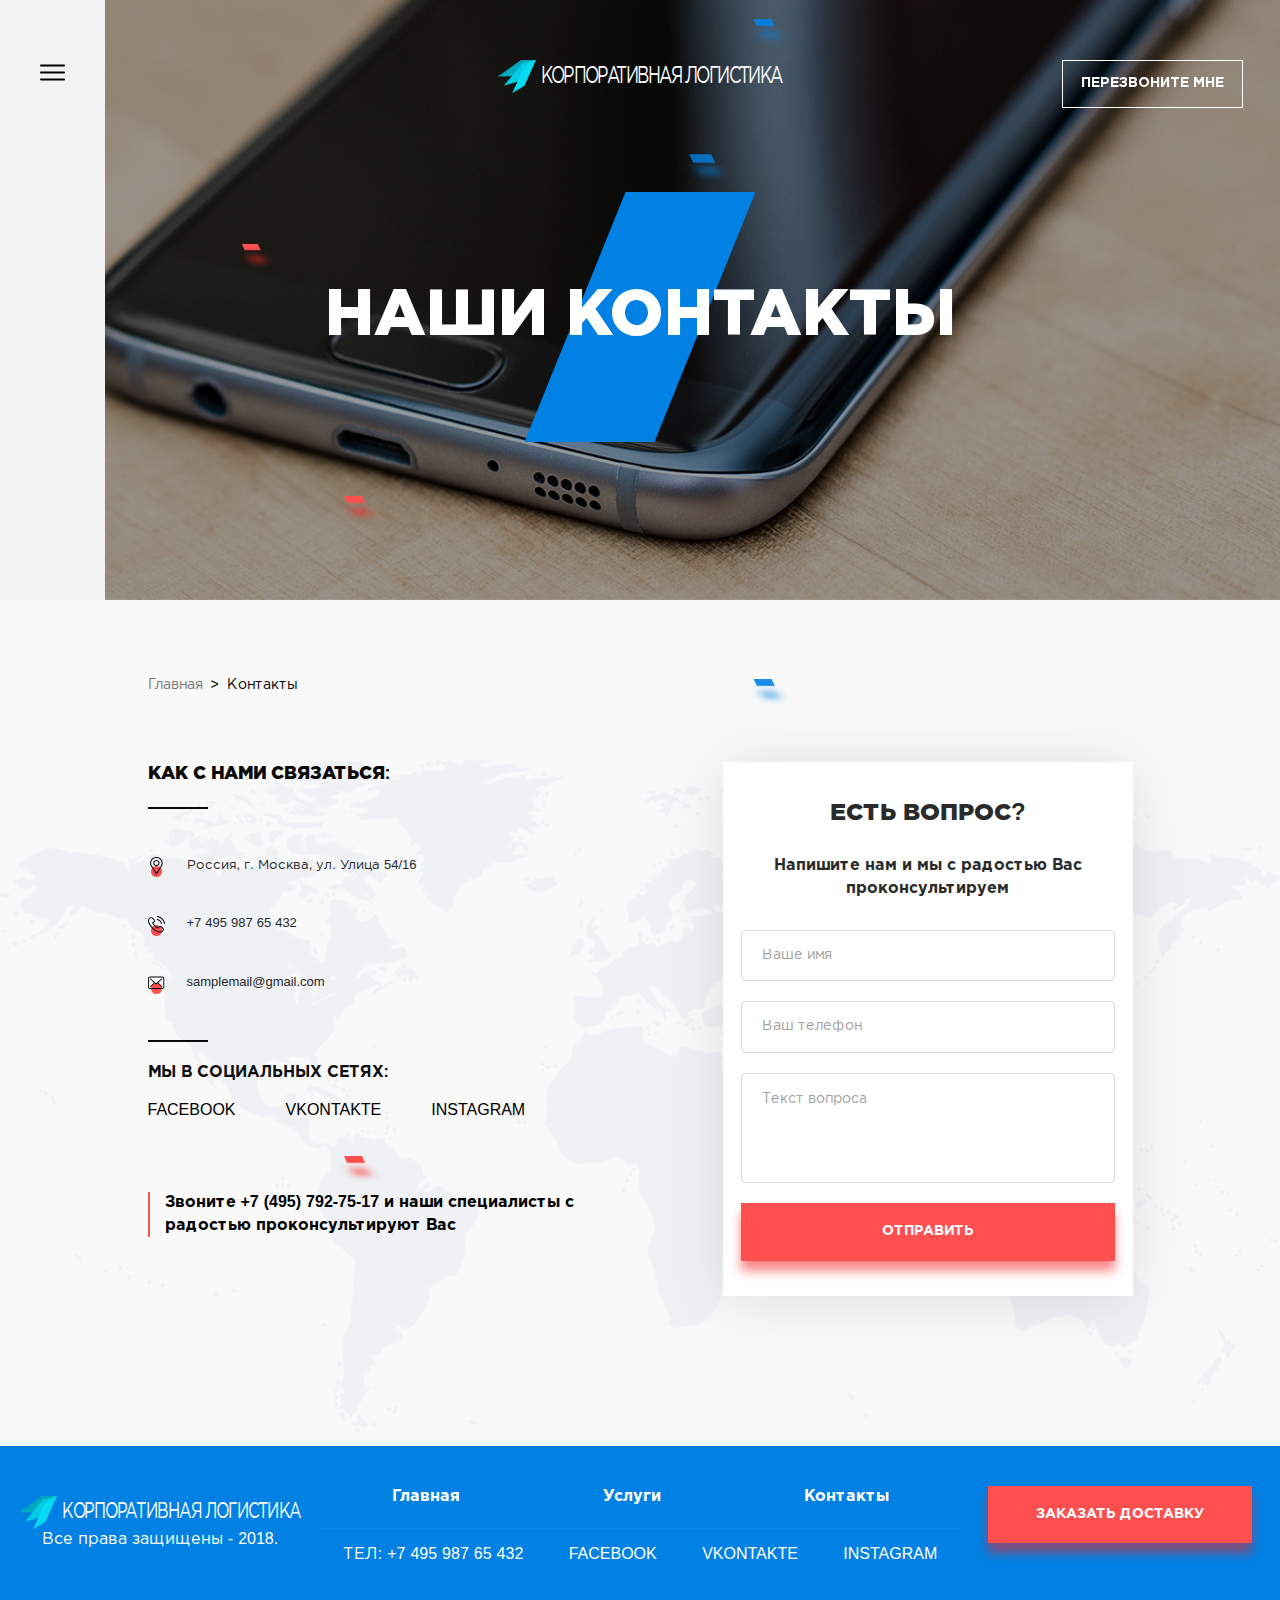
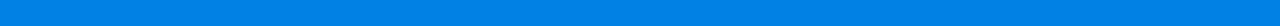
==== commit e0df23d5: "final v2" ====
--- a/docs/contacts.html
+++ b/docs/contacts.html
@@ -12,7 +12,13 @@
   <body>
     <!-- BEGIN content -->
     <div class="out">
-      <header class="page-header" style="background-image: url(../img/contacts.jpg)">
+      <header class="page-header" style="background-image: url(img/contacts.jpg)">
+        <div class="particle-container">
+          <div class="particle blue"></div>
+          <div class="particle red"></div>
+          <div class="particle red"></div>
+          <div class="particle blue"></div>
+        </div>
         <div class="container">
           <div class="header-block">
             <div class="menu-btn">
@@ -68,6 +74,10 @@
         </div>
       </header>
       <main class="page-content contacts-bg">
+        <div class="particle-container">
+          <div class="particle blue"></div>
+          <div class="particle red"></div>
+        </div>
         <div class="container-medium">
           <nav aria-label="breadcrumb">
             <ul class="breadcrumb">
--- a/docs/css/app.css
+++ b/docs/css/app.css
@@ -1,2 +1,2 @@
-a,abbr,acronym,address,applet,article,aside,audio,b,big,blockquote,body,canvas,caption,center,cite,code,dd,del,details,dfn,div,dl,dt,em,embed,figcaption,figure,footer,form,h1,h2,h3,h4,h5,h6,header,hgroup,html,i,iframe,ins,kbd,label,legend,li,mark,menu,nav,object,ol,output,p,pre,q,ruby,s,samp,section,small,span,strike,strong,sub,summary,sup,table,tbody,td,tfoot,th,thead,time,tr,tt,u,ul,var,video{margin:0;padding:0;border:0;vertical-align:baseline}fieldset,img{margin:0;padding:0;vertical-align:baseline}html{-ms-text-size-adjust:100%;-webkit-text-size-adjust:100%;-webkit-box-sizing:border-box;box-sizing:border-box}a img,fieldset,img{border:0}input[type=email],input[type=tel],input[type=text],textarea{-webkit-appearance:none}button,input[type=submit]{cursor:pointer}button::-moz-focus-inner,input[type=submit]::-moz-focus-inner{padding:0;border:0}textarea{overflow:auto}button,input{margin:0;padding:0;border:0}.slick-list:focus,a,a:focus,button,div,h1,h2,h3,h4,h5,h6,input,select,span,textarea{outline:0}ol,ul{list-style-type:none}table{border-spacing:0;border-collapse:collapse;width:100%}*,:after,:before{-webkit-box-sizing:inherit;box-sizing:inherit}.icon-adv-car{width:1.6em;height:1em;fill:#0d87e5}.icon-adv-doc{width:.91em;height:1em;fill:#0181e4}.icon-adv-scope,.icon-adv-shild{width:1em;height:1em;fill:#0181e4}.icon-adv-shild{width:.89em}.icon-adv-ship{width:1.33em;height:1em;fill:initial}.icon-adv-world{width:1em;height:1em;fill:#0181e4}.icon-arrow{width:.6em;height:1em;fill:initial}.icon-mail,.icon-menu,.icon-phone{width:1.31em;height:1em;fill:initial}.icon-menu,.icon-phone{width:1.56em}.icon-phone{width:.94em}.icon-point{width:.79em;height:1em;fill:#0a0a0a}.slick-slider{-webkit-box-sizing:border-box;box-sizing:border-box;-moz-box-sizing:border-box;-webkit-touch-callout:none;-webkit-user-select:none;-moz-user-select:none;-ms-user-select:none;user-select:none;-ms-touch-action:pan-y;touch-action:pan-y;-webkit-tap-highlight-color:transparent}.slick-list,.slick-slider,.slick-track{position:relative;display:block}.slick-list{overflow:hidden;margin:0;padding:0}.slick-list.dragging{cursor:pointer;cursor:hand}.slick-slider .slick-list,.slick-slider .slick-track{-webkit-transform:translate3d(0,0,0);-ms-transform:translate3d(0,0,0);transform:translate3d(0,0,0)}.slick-track{left:0;top:0}.slick-track:after,.slick-track:before{content:"";display:table}.slick-track:after{clear:both}.slick-loading .slick-track{visibility:hidden}.slick-slide{float:left;height:100%;min-height:1px;display:none}[dir=rtl] .slick-slide{float:right}.slick-initialized .slick-slide,.slick-slide img{display:block}.mfp-align-top .mfp-container:before,.slick-slide.slick-loading img{display:none}.slick-slide.dragging img{pointer-events:none}.slick-loading .slick-slide{visibility:hidden}.slick-vertical .slick-slide{display:block;height:auto;border:1px solid transparent}.mfp-bg{z-index:1042;overflow:hidden;position:fixed;background:#0b0b0b}.mfp-bg,.mfp-container,.mfp-wrap{width:100%;height:100%;left:0;top:0}.mfp-wrap{z-index:1043;outline:0!important;-webkit-backface-visibility:hidden;position:fixed}.mfp-container{text-align:center;position:absolute;padding:0 8px;-webkit-box-sizing:border-box;box-sizing:border-box}.mfp-container:before,.mfp-content{display:inline-block;vertical-align:middle}.mfp-container:before{content:'';height:100%}.mfp-content{position:relative;margin:0 auto;text-align:left;z-index:1045}.mfp-ajax-holder .mfp-content,.mfp-inline-holder .mfp-content{width:100%;cursor:auto}.mfp-ajax-cur{cursor:progress}.mfp-zoom-out-cur,.mfp-zoom-out-cur .mfp-image-holder .mfp-close{cursor:-webkit-zoom-out;cursor:zoom-out}.mfp-zoom{cursor:pointer;cursor:-webkit-zoom-in;cursor:zoom-in}.mfp-auto-cursor .mfp-content{cursor:auto}.mfp-arrow,.mfp-close,.mfp-counter,.mfp-preloader{-webkit-user-select:none;-moz-user-select:none;-ms-user-select:none;user-select:none}.mfp-loading.mfp-figure,.mfp-s-error .mfp-content,.mfp-s-ready .mfp-preloader{display:none}.mfp-hide{display:none!important}.mfp-close,.mfp-preloader{position:absolute;text-align:center}.mfp-preloader{margin-top:-.8em;left:8px;z-index:1044;color:#ccc;top:50%;width:auto;right:8px}.mfp-preloader a{color:#ccc}.mfp-preloader a:hover{color:#fff}button.mfp-arrow,button.mfp-close{overflow:visible;cursor:pointer;background:0 0;border:0;-webkit-appearance:none;display:block;outline:0;padding:0;z-index:1046;-webkit-box-shadow:none;box-shadow:none;-ms-touch-action:manipulation;touch-action:manipulation}.mfp-close{width:44px;height:44px;line-height:44px;right:0;top:0;text-decoration:none;opacity:.65;padding:0 0 18px 10px;color:#fff;font-style:normal;font-size:28px;font-family:Arial,Baskerville,monospace}.mfp-close:focus,.mfp-close:hover{opacity:1}.mfp-close:active{top:1px}.mfp-close-btn-in .mfp-close{color:#333}.mfp-iframe-holder .mfp-close,.mfp-image-holder .mfp-close{color:#fff;right:-6px;text-align:right;padding-right:6px;width:100%}.mfp-counter{position:absolute;top:0;right:0;color:#ccc;font-size:12px;line-height:18px;white-space:nowrap}.mfp-arrow{position:absolute;opacity:.65;top:50%;margin:-55px 0 0;padding:0;width:90px;height:110px;-webkit-tap-highlight-color:transparent}.mfp-arrow:active{margin-top:-54px}.mfp-arrow:focus,.mfp-arrow:hover{opacity:1}.mfp-arrow:after,.mfp-arrow:before{content:'';display:block;width:0;height:0;position:absolute;left:0;top:0;margin-top:35px;margin-left:35px;border:medium inset transparent}.mfp-arrow:after{border-top-width:13px;border-bottom-width:13px;top:8px}.mfp-arrow:before{border-top-width:21px;border-bottom-width:21px;opacity:.7}.mfp-arrow-left{left:0}.mfp-arrow-left:after{border-right:17px solid #fff;margin-left:31px}.mfp-arrow-left:before{margin-left:25px;border-right:27px solid #3f3f3f}.mfp-arrow-right{right:0}.mfp-arrow-right:after{border-left:17px solid #fff;margin-left:39px}.mfp-arrow-right:before{border-left:27px solid #3f3f3f}.mfp-iframe-holder{padding-top:40px;padding-bottom:40px}.mfp-iframe-holder .mfp-content{line-height:0;width:100%;max-width:900px}.mfp-iframe-holder .mfp-close{top:-40px}.mfp-iframe-scaler{width:100%;height:0;overflow:hidden;padding-top:56.25%}.mfp-iframe-scaler iframe{position:absolute;display:block;top:0;left:0;width:100%;height:100%;-webkit-box-shadow:0 0 8px rgba(0,0,0,.6);box-shadow:0 0 8px rgba(0,0,0,.6);background:#000}.mfp-figure:after,img.mfp-img{display:block;width:auto;height:auto}img.mfp-img{-webkit-box-sizing:border-box;box-sizing:border-box;padding:40px 0;margin:0 auto}.mfp-figure,img.mfp-img{line-height:0}.mfp-figure:after{content:'';position:absolute;left:0;top:40px;bottom:40px;right:0;z-index:-1;-webkit-box-shadow:0 0 8px rgba(0,0,0,.6);box-shadow:0 0 8px rgba(0,0,0,.6);background:#444}.mfp-figure small{color:#bdbdbd;display:block;font-size:12px;line-height:14px}.mfp-figure figure{margin:0}.mfp-bottom-bar{margin-top:-36px;position:absolute;top:100%;left:0;width:100%;cursor:auto}.mfp-title{text-align:left;line-height:18px;color:#f3f3f3;word-wrap:break-word;padding-right:36px}.mfp-image-holder .mfp-content,img.mfp-img{max-width:100%}.mfp-gallery .mfp-image-holder .mfp-figure{cursor:pointer}.btn{display:inline-block;color:#000;background-color:transparent;font-family:'Gotham Pro',sans-serif;text-decoration:none;font-size:12px;line-height:1.4;font-weight:700;text-transform:uppercase;padding:7px 12px;text-align:center;white-space:nowrap;vertical-align:middle;-webkit-user-select:none;-moz-user-select:none;-ms-user-select:none;-ms-user-select-user-select:none;-webkit-transition:all .3s;-o-transition:all .3s;transition:all .3s}.btn:hover{background-color:#fff;color:#000}.btn:active{background-color:#bbb;border-color:#bbb;color:#000}.btn-primary,.form-input{-webkit-transition:.3s all;-o-transition:.3s all;transition:.3s all}.btn-primary{-webkit-box-shadow:0 10px 10px 0 rgba(250,30,30,.53);box-shadow:0 10px 10px 0 rgba(250,30,30,.53);color:#fff;background-color:#ff4f4f;padding:15px 33px}.btn-primary:active,.btn-primary:hover{background-color:#ef2f2f;color:#fff}.btn-primary:active{-webkit-box-shadow:none;box-shadow:none}.slick-arrow:hover{background-color:#ff4f4f}.slick-arrow:active .icon-arrow,.slick-arrow:hover .icon-arrow{fill:#fff}.slick-arrow:active{background-color:#ef2f2f}.slick-arrow.slick-disabled:hover{background-color:#f9f9f9}.slick-arrow.slick-disabled:hover .icon-arrow{fill:#e9e9e9}.btn-next:hover{background-color:transparent}.form-input{display:block;font-family:'Gotham Pro',sans-serif;width:100%;padding:15px 20px;font-size:13px;line-height:1.5;color:#495057;background-color:#f2f2f2;background-clip:padding-box;border:1px solid #dcdcdc;border-radius:4px}.form-input::-webkit-input-placeholder{font-size:13px;color:#a1a1a1}.form-input:-ms-input-placeholder,.form-input::-ms-input-placeholder{font-size:13px;color:#a1a1a1}.form-input::placeholder{font-size:13px;color:#a1a1a1}.form-input:focus{border-color:#111}@font-face{font-family:'Gotham Pro';src:url(../fonts/GothamPro-Black.woff2) format("woff2"),url(../fonts/GothamPro-Black.woff) format("woff");font-weight:900;font-style:normal}@font-face{font-family:'Gotham Pro';src:url(../fonts/GothamPro-Bold.woff2) format("woff2"),url(../fonts/GothamPro-Bold.woff) format("woff");font-weight:700;font-style:normal}@font-face{font-family:'Gotham Pro';src:url(../fonts/GothamPro.woff2) format("woff2"),url(../fonts/GothamPro.woff) format("woff");font-weight:400;font-style:normal}body{font-family:'Gotham Pro',sans-serif;font-size:13px;line-height:1.7;color:#282828;background-color:#f9f9f9}.container,.container-small{padding:0 10px;margin:0 auto;max-width:1710px}.container-small{max-width:1480px}.container-extra-small,.container-medium{max-width:900px;margin:0 auto;padding:0 10px}.container-medium{max-width:1045px}img{max-width:100%;height:auto;display:inline-block}a{-webkit-transition:.3s;-o-transition:.3s;transition:.3s;text-decoration:none;color:#000}a:hover{color:#ff4f4f}a:active{color:#ef2f2f}textarea{resize:none}.white-popup{position:relative;background:#f2f2f2;padding:30px 20px;width:auto;max-width:430px;margin:20px auto;border-radius:4px}.modal-content{text-align:center}.modal-content .btn{width:100%}.modal-help,.modal-title{color:#000;margin-bottom:15px}.modal-title{font-weight:900;text-transform:uppercase;position:relative;padding-bottom:22px;font-size:16px}.modal-title:before,.sect-subtitle:before{position:absolute;content:'';height:2px;background-color:#ff4f4f;bottom:0;margin:auto}.modal-title:before{left:0;right:0;width:15%}.modal-help{font-size:13px;display:inline-block}.form-item{margin-bottom:20px}.mfp-bg{background-color:#000;opacity:.68}.mfp-fade.mfp-bg{opacity:0;-webkit-transition:all .15s ease-out;-o-transition:all .15s ease-out;transition:all .15s ease-out}.mfp-fade.mfp-bg.mfp-ready{opacity:.8}.mfp-fade.mfp-bg.mfp-removing{opacity:0}.mfp-fade.mfp-wrap .mfp-content{opacity:0;-webkit-transition:all .15s ease-out;-o-transition:all .15s ease-out;transition:all .15s ease-out}.mfp-fade.mfp-wrap.mfp-ready .mfp-content{opacity:1}.mfp-fade.mfp-wrap.mfp-removing .mfp-content{opacity:0}.sect{padding:30px 0}.sect-title{text-align:center;font-weight:900;margin-bottom:20px;font-size:18px;text-transform:uppercase;padding:0 30px;line-height:1.2}.sect-subtitle{display:none;font-weight:900;font-size:11px;position:relative;margin-bottom:15px}.sect-subtitle:before{width:50px;left:calc(100% + 16px);top:0}.sect-text{margin-bottom:30px;line-height:1.7}.sect-btn{text-align:center}.about{padding-top:40px;position:relative;z-index:1;background-color:#fff}.about:before,.download-btn:before{position:absolute;content:'';left:0;right:0;top:0;margin:auto;background-repeat:no-repeat}.about:before{bottom:0;opacity:.26;z-index:-1;background-image:url(../img/about-bg-m.png);background-position:center 120px;background-size:contain}.download-btn{display:inline-block;text-transform:uppercase;font-size:11px;font-weight:700;text-decoration:underline;line-height:1;padding-top:50px;color:#ff4f4f}.download-btn:before{width:33px;height:38px;background-image:url(../img/download.png);background-position:center center;background-size:cover}.download-btn,.features .container-small,.slick-dots li,.why .container-small{position:relative}.why-block{margin:0 -15px}.why-col{padding:0 15px}.w-100{display:none}.why-item{margin-bottom:10px;background-image:url(../img/square.svg);background-repeat:no-repeat;background-position:left 30px;position:relative;padding-left:42px}.why-item-title{text-transform:uppercase;font-size:13px;font-weight:900;padding-top:30px;display:inline-block;line-height:1.2}.why-item-subtitle{position:absolute;font-size:65px;line-height:1;font-weight:900;left:42px;top:0;z-index:-10;color:rgba(40,40,40,.09);background:-webkit-gradient(linear,left top,left bottom,from(#282828),to(#d6d6d6));background:-webkit-linear-gradient(#282828,#d6d6d6);background:-o-linear-gradient(#282828,#d6d6d6);background:linear-gradient(#282828,#d6d6d6);-webkit-background-clip:text;-webkit-text-fill-color:transparent;opacity:.09}.why-item-text{font-size:12px;line-height:1.7}.why-text{text-align:center;margin-bottom:0}.features-item-title:after,.why-text:before{position:absolute;top:0;bottom:0;margin:auto;content:''}.why-text:before{z-index:-1;left:-107px;-webkit-transform:skewX(-27deg);-ms-transform:skewX(-27deg);transform:skewX(-27deg);width:75px;height:140px;background-color:#ff4f4f}.features{background-image:url(../img/features-bg-m.jpg);background-repeat:no-repeat;background-position:top center;background-size:cover;color:#fff;position:relative}.features-title-help{display:none;font-size:18px;font-weight:400;text-transform:lowercase;margin-top:5px}.features-block{margin:0 -15px}.features-col{padding:0 15px;margin-bottom:10px}.features-item-title{font-size:12px;color:#ff4f4f;font-weight:900;position:relative;margin-bottom:5px;display:inline-block}.features-item-title:after{left:calc(100% + 15px);background-color:#fff;width:42px;height:2px}.advantages-block{margin:0 -15px}.advantages-col{max-width:465px;padding-right:15px;padding-left:15px}.advantages-item{padding:0 30px;text-align:center;margin-bottom:30px}.advantages-item-text{font-weight:700}.advantages-item-icon{border-radius:50%;border:1px dashed #0181e4;width:65px;height:65px;margin:auto auto 10px;display:-webkit-box;display:-ms-flexbox;display:flex;-webkit-box-pack:center;-ms-flex-pack:center;justify-content:center;-webkit-box-align:center;-ms-flex-align:center;align-items:center}.advantages-item-icon .icon{width:40px;height:40px;fill:#0181e4}.services{background-color:#fff}.services-block{margin:0 -15px 20px}.services-col{padding:0 15px}.services-slider-slides{display:none;margin:0 -15px}.services-slider-slides .slick-slide{margin:0 15px}.services-slide-content,.services-slider-arrows{display:-webkit-box;display:-ms-flexbox;display:flex}.services-slide-content{-ms-flex-wrap:wrap;flex-wrap:wrap;position:relative}.services-slider-arrows{position:absolute;right:-4px;bottom:0}.services-slider-arrows .services-slider-next{-webkit-transform:rotate(180deg);-ms-transform:rotate(180deg);transform:rotate(180deg)}.services-slide-img,.services-slide-text{-webkit-box-flex:0;-ms-flex:0 0 50%;flex:0 0 50%;max-width:50%}.page-services-link img,.services-slide-img img{width:100%;height:100%;-o-object-fit:cover;object-fit:cover}.services-slide-text{padding-right:40px}.services-slide-text .sect-text{margin-bottom:30px}.services-slide-link,.services-slide-link .icon-arrow{-webkit-transition:.3s all;-o-transition:.3s all;transition:.3s all}.services-slide-link{text-transform:uppercase;color:#000;font-weight:700;text-decoration:underline}.services-slide-link .icon-arrow{-webkit-transform:rotate(180deg);-ms-transform:rotate(180deg);transform:rotate(180deg);width:10px;height:11px}.services-slide-link:hover{color:#ff4f4f}.services-slide-link:active .icon-arrow,.services-slide-link:hover .icon-arrow{fill:#ff4f4f}.services-slide-link:active{color:#ef2f2f}.services-list{max-width:600px;margin:0 auto}.services-list-title{display:none}.services-list-item{border-style:solid;border-width:2px;border-color:#e9e9e9;background-color:#fff;margin-bottom:10px;text-align:center;min-height:56px;display:-webkit-box;display:-ms-flexbox;display:flex;-webkit-box-align:stretch;-ms-flex-align:stretch;align-items:stretch;background-image:url(../img/pointer.svg);background-repeat:no-repeat;background-position:97% 50%}.services-list-link,.services-list-text{display:-webkit-box;-webkit-box-flex:1;-ms-flex:1;flex:1}.services-list-link{color:#0e0f0f;text-decoration:none;display:-ms-flexbox;display:flex;-webkit-box-align:center;-ms-flex-align:center;align-items:center;font-weight:700}.services-list-text{-webkit-line-clamp:2;-webkit-box-orient:vertical;overflow:hidden;text-transform:uppercase;padding:0 35px}.certification-text{font-size:14px;font-weight:700;max-width:260px;margin:20px auto auto;color:#000}.certification-img{max-width:695px;margin:auto}.feedbacks{background-color:#fff;overflow:hidden;background-image:url(../img/feedbacks-bg-m.png);background-repeat:no-repeat;background-position:left 0}.feedbacks .slider{display:-webkit-box;display:-ms-flexbox;display:flex;-ms-flex-wrap:wrap;flex-wrap:wrap;-webkit-box-orient:vertical;-webkit-box-direction:normal;-ms-flex-direction:column;flex-direction:column;max-width:1185px;-webkit-box-align:center;-ms-flex-align:center;align-items:center}.feedbacks .slider-count{display:none}.feedbacks .slider-count-current{font-size:32px;color:#000;font-weight:700}.feedbacks .slider-count-all{color:#c4c4c4;font-size:16px;font-weight:700}.feedbacks .slick-slide{opacity:0;-webkit-transition:opacity .5s;-o-transition:opacity .5s;transition:opacity .5s}.feedbacks .slick-slide.slick-current,.feedbacks .slick-slide.slick-current~.slick-slide{opacity:1}.feedbacks .slider-slides{-webkit-box-ordinal-group:0;-ms-flex-order:-1;order:-1;margin:-15px -15px 20px;min-width:0;width:100%}.feedbacks .slick-slide{margin:15px}.feedbacks .slick-list{overflow:visible}.slick-arrow,.slider-arrows{display:-webkit-box;display:-ms-flexbox;display:flex;-webkit-box-pack:center;-ms-flex-pack:center;justify-content:center}.slider-arrows{margin-bottom:15px;text-align:center}.slick-arrow{-webkit-box-align:center;-ms-flex-align:center;align-items:center;background-color:#f6f5f5;width:44px;height:44px;margin:0 4px;cursor:pointer}.slick-arrow.slider-next{-webkit-transform:rotate(-180deg);-ms-transform:rotate(-180deg);transform:rotate(-180deg)}.slide-content{margin:auto;padding:30px 15px;border-radius:4px;-webkit-box-shadow:.342px .94px 13px 0 rgba(0,0,0,.14);box-shadow:.342px .94px 13px 0 rgba(0,0,0,.14);text-align:center;background-color:#fff}.slide-user{margin-bottom:10px;text-align:center}.slide-img{border-radius:50%;border:2px solid #ebebeb;background-color:#ebebeb;margin:auto auto 10px;width:68px;height:68px;-o-object-fit:cover;object-fit:cover}.slide-username{text-transform:uppercase;font-weight:700;display:block}.slide-usertitle{color:#0181e4;display:block}.slide-text{line-height:1.7}.slick-dots{list-style:none;display:block;text-align:center;padding:0;width:100%}.slick-dots li{display:inline-block;vertical-align:middle;cursor:pointer}.slick-dots li button{display:block;padding:5px;background:0 0;outline:0;line-height:0;font-size:0;cursor:pointer}.menu-btn .icon-menu,.slick-dots li button:before{-webkit-box-sizing:border-box;box-sizing:border-box}.slick-dots li button:before{content:"";display:block;border-width:1px;border-style:solid;border-color:#0181e4;border-radius:50%;background:0 0;height:10px;width:10px}.slick-dots li.slick-active button:before{background-color:#0181e4;width:8px;height:8px}.main-header{background-image:url(../img/header-bg-m.jpg);background-color:#3b496d;background-repeat:no-repeat;background-position:0 57px;background-size:cover;text-align:center;color:#fff;position:relative}.header-block{min-height:480px;display:-webkit-box;display:-ms-flexbox;display:flex;-webkit-box-orient:vertical;-webkit-box-direction:normal;-ms-flex-direction:column;flex-direction:column}.header-btn{-webkit-box-ordinal-group:0;-ms-flex-order:-1;order:-1;z-index:100;padding:13px 0 10px;-ms-flex-item-align:center;align-self:center;margin-left:25px}.call-btn{border:1px solid #000}.menu-btn{position:absolute;top:0;left:0;right:0;margin:auto;background-color:#fff;min-height:57px;z-index:100}.menu-btn .icon-menu{position:absolute;width:25px;height:25px;left:0;top:0;bottom:0;margin:auto auto auto 10px;cursor:pointer}.main-logo{padding-top:37px;margin-bottom:65px}.logo-img,.logo-text{display:inline-block;vertical-align:middle}.logo-text{font-size:12px;font-weight:400;letter-spacing:-.09em;-webkit-transform:scaleY(1.4);-ms-transform:scaleY(1.4);transform:scaleY(1.4);text-transform:uppercase}.logo-img{width:25px;height:22px}.header-map{display:none;margin-bottom:60px}.main-title{font-size:28px;text-transform:uppercase;margin-bottom:23px;font-weight:900;line-height:1.2}.hero{padding-bottom:40px}.hero-text{font-size:14px;padding:0 15px;line-height:1.5;max-width:740px;margin:auto auto 35px}.header-social{display:none;background-color:#fff;position:absolute;bottom:0;right:0;color:#131313;font-weight:700;text-transform:uppercase}.header-next,.header-next .btn-next:before{position:absolute;left:0;bottom:0;margin:auto}.header-next{display:none;right:0}.header-next .btn-next{color:#fff;font-size:10px;position:relative;padding:34px 30px 34px 50px}.header-next .btn-next:before{top:0;background-color:#fff;content:'';width:29px;height:1px}.header-social-item{display:inline-block;padding:24px 20px;font-size:14px}.header-social-link{display:block;color:#131313;font-weight:700}.main-nav{position:absolute;background-color:#0181e4;padding-top:57px;left:0;top:0;display:-webkit-box;display:-ms-flexbox;display:flex;-webkit-box-orient:vertical;-webkit-box-direction:normal;-ms-flex-direction:column;flex-direction:column;padding-left:10px;padding-right:10px;z-index:99;-webkit-transition:.5s all ease-in-out;-o-transition:.5s all ease-in-out;transition:.5s all ease-in-out;-webkit-transform:translateX(-200%);-ms-transform:translateX(-200%);transform:translateX(-200%);min-height:480px}.main-nav.active{-webkit-transform:translateX(0%);-ms-transform:translateX(0%);transform:translateX(0%)}.nav-logo{margin-top:50px;margin-bottom:70px}.nav-list{text-align:left;margin-bottom:20px}.nav-item{margin-bottom:25px}.nav-item:last-child{margin-bottom:0}.nav-link{color:#fff;text-transform:uppercase;font-weight:400;font-size:13px;display:block;padding-left:43px}.nav-link.active{position:relative;font-weight:900;font-size:16px}.nav-link.active:before{position:absolute;content:'';background-color:#fff;left:0;top:0;bottom:0;margin:auto;width:23px;height:1px}.nav-social{padding-top:20px;border-top:1px solid #1087e2;margin-top:auto}.nav-social-link{color:#fff;text-transform:uppercase;margin-bottom:12px;display:block}.main-footer{background-color:#0181e4;color:#fff;text-align:center;padding:30px 0}.footer-block{display:-webkit-box;display:-ms-flexbox;display:flex;-webkit-box-orient:vertical;-webkit-box-direction:normal;-ms-flex-direction:column;flex-direction:column}.footer-item-last{-webkit-box-ordinal-group:2;-ms-flex-order:1;order:1}.footer-nav{border-bottom:1px solid #0887e9}.footer-item{margin-bottom:20px}.footer-nav{padding-bottom:20px}.footer-nav-item{margin-bottom:12px}.footer-nav-item:last-child,.footer-social-item:last-child,.item-descr ul li:last-child{margin-bottom:0}.footer-nav-link{color:#fff;display:block;font-weight:700}.footer-social{padding-top:15px;margin-bottom:10px}.footer-social-item{text-transform:uppercase;margin-bottom:12px}.footer-social-link{color:#fff}.footer-logo{margin-top:10px}.footer-copy,.footer-logo .logo-text{font-size:10px}.page-header{position:relative;text-align:center;color:#fff;background-color:#3e3938;background-repeat:no-repeat;background-position:50% 57px;background-size:cover}.page-header .header-block{min-height:257px}.page-header .page-title-text{font-size:24px;font-weight:900}.page-header .page-title{display:-webkit-box;display:-ms-flexbox;display:flex;-webkit-box-flex:1;-ms-flex:1;flex:1;-webkit-box-pack:center;-ms-flex-pack:center;justify-content:center;-webkit-box-align:center;-ms-flex-align:center;align-items:center;position:relative;z-index:10;text-transform:uppercase}.page-header .page-title:before{position:absolute;right:0;left:0;top:0;bottom:0;margin:auto;content:'';width:50px;height:100px;-webkit-transform:skewX(-22deg);-ms-transform:skewX(-22deg);transform:skewX(-22deg);background-color:#0181e4;z-index:-1}.page-header .main-logo{display:none;margin-bottom:-60px}.breadcrumb{display:-webkit-box;display:-ms-flexbox;display:flex;-ms-flex-wrap:wrap;flex-wrap:wrap;padding:16px 0;-webkit-box-pack:center;-ms-flex-pack:center;justify-content:center}.breadcrumb-item a{font-size:14px;color:#757575}.breadcrumb-item.active{color:#000}.breadcrumb-item{font-size:14px}.breadcrumb-item+.breadcrumb-item::before{display:inline-block;padding-right:.5rem;padding-left:.5rem;color:#000;content:">"}.page-services-item{padding:0 15px;margin:auto auto 10px;height:450px;max-width:450px}.page-services-link{display:-webkit-box;display:-ms-flexbox;display:flex;-webkit-box-flex:1;-ms-flex:1;flex:1;height:100%;position:relative;background-color:#83888e}.page-services-link:before{position:absolute;content:'';left:0;right:0;top:0;bottom:0;margin:auto;background:-webkit-gradient(linear,left top,left bottom,color-stop(50%,transparent),to(rgba(0,0,0,.9)));background:-webkit-linear-gradient(transparent 50%,rgba(0,0,0,.9));background:-o-linear-gradient(transparent 50%,rgba(0,0,0,.9));background:linear-gradient(transparent 50%,rgba(0,0,0,.9))}.page-services-title{text-transform:uppercase;padding:0 50px;color:#fff;font-size:14px;font-weight:700;text-align:center;position:absolute;left:0;right:0;bottom:25px}.page-services-item-last{display:-webkit-box;display:-ms-flexbox;display:flex;-webkit-box-orient:vertical;-webkit-box-direction:normal;-ms-flex-direction:column;flex-direction:column;text-align:center;-ms-flex-pack:distribute;justify-content:space-around;-webkit-box-flex:1;-ms-flex:1;flex:1;padding:50px 40px}.page-services-last-title{font-size:18px;color:#000}.page-services-help-text{font-size:13px;font-weight:700;color:#000}.contacts{text-align:center;margin:0 -15px}.contacts-bg{background:url(../img/contacts-bg.png);background-repeat:no-repeat;background-position:0 50px;background-size:contain}.contacts-item{margin-bottom:30px;padding:0 15px}.contacts-title{text-transform:uppercase;font-size:18px;color:#0a0a0a;font-weight:900;margin-bottom:15px}.contacts-list{text-align:left}.contacts-list-item{font-size:13px;margin-bottom:30px;position:relative}.contacts-list-item:before{position:absolute;left:3px;bottom:-2px;width:11px;height:11px;background-color:#ff4f4f;content:'';margin:auto;border-radius:50%;z-index:-1}.contacts-list-item .icon{width:17px;height:18px;vertical-align:middle;margin-right:18px}.contacts-social,.item-descr blockquote p{margin-bottom:20px}.contacts-social-title{font-size:13px;text-transform:uppercase;color:#0f0f0f;font-weight:700;margin-bottom:10px}.contacts-social-list{display:-webkit-box;display:-ms-flexbox;display:flex;-ms-flex-pack:distribute;justify-content:space-around}.contacts-social-item{text-transform:uppercase;margin-right:50px}.contacts-social-item:last-child{margin-right:0}.contacts-help{text-align:left;border-left:2px solid #ff4f4f;padding-left:15px;padding-right:15px}.contacts-help p{font-size:12px;font-weight:700;color:#000}.contacts-feedback{padding:35px 18px;-webkit-box-shadow:0 4px 57px 0 rgba(0,0,0,.1);box-shadow:0 4px 57px 0 rgba(0,0,0,.1)}.contacts-feedback,.contacts-feedback .form-input{background-color:#fff}.contacts-feedback .btn{width:100%}.contacts-feedback-title{font-size:20px;color:#2b2b2b;font-weight:900;margin-bottom:25px}.contacts-feedback-help{display:inline-block;font-size:13px;color:#2b2b2b;font-weight:700;margin-bottom:20px}.item-descr{margin-bottom:35px}.item-descr h2{font-size:15px;margin-bottom:25px}.item-descr p{margin-bottom:25px;color:#1c1c1c}.item-descr h3,.item-descr h4,.item-descr h5,.item-descr h6,.item-descr p{font-size:13px}.item-descr b,.item-descr strong{display:inline-block;font-size:13px;margin-bottom:5px}.item-descr ul{padding:5px 0;margin-bottom:25px}.item-descr ul li{color:#767676;font-size:13px;padding-left:25px;margin-bottom:10px;position:relative}.item-descr ul li:before{position:absolute;content:'';width:10px;height:10px;background-color:#0181e4;left:0;top:7px;border-radius:50%}.item-descr blockquote{background-color:#fff;text-align:center;padding:20px 10px;margin-bottom:25px}@media only screen and (min-width:500px){body{font-size:14px;line-height:1.6}.sect-title{font-size:24px}.about:before{background-position:center 90px}.feedbacks{background-position:left center}.main-title{font-size:38px}.hero-text{font-size:18px}.page-header .header-block{min-height:350px}.page-header .page-title:before{width:70px;height:120px}.breadcrumb{margin-top:30px;margin-bottom:10px}}@media only screen and (min-width:600px){.about:before{background-position:center 60px}.why-block{display:-webkit-box;display:-ms-flexbox;display:flex;-ms-flex-wrap:wrap;flex-wrap:wrap;-webkit-box-pack:justify;-ms-flex-pack:justify;justify-content:space-between}.why-col{-webkit-box-flex:0;-ms-flex:0 0 50%;flex:0 0 50%;max-width:50%}.features-block{display:-webkit-box;display:-ms-flexbox;display:flex;-ms-flex-wrap:wrap;flex-wrap:wrap;-webkit-box-pack:center;-ms-flex-pack:center;justify-content:center;-webkit-box-align:center;-ms-flex-align:center;align-items:center;margin-bottom:30px}.features-col{margin-bottom:25px;-webkit-box-flex:0;-ms-flex:0 0 50%;flex:0 0 50%;max-width:50%}.advantages-block{display:-webkit-box;display:-ms-flexbox;display:flex;-ms-flex-wrap:wrap;flex-wrap:wrap;margin-top:90px;-webkit-box-align:start;-ms-flex-align:start;align-items:flex-start;-webkit-box-pack:justify;-ms-flex-pack:justify;justify-content:space-between}.advantages-col{-webkit-box-flex:0;-ms-flex:0 0 50%;flex:0 0 50%;max-width:50%}.footer-nav-item{margin-bottom:0}.footer-social{margin-bottom:20px}.footer-social-item{margin-bottom:0}.footer-nav-list,.footer-social-list{display:-webkit-box;display:-ms-flexbox;display:flex;-ms-flex-pack:distribute;justify-content:space-around}.page-services-item{margin-bottom:20px}.contacts-bg{background-position:center 100px;background-size:contain}}@media only screen and (min-width:700px){body{font-size:15px;line-height:1.5}.sect-title{font-size:32px}.why-item{margin-bottom:30px}.slide-content{padding:60px 45px;max-width:none;border-radius:51px}.main-header{background-image:url(../img/header-bg.jpg)}.hero-text{font-size:24px}.page-header .header-block{min-height:400px}.page-header .page-title-text{font-size:36px}.page-header .page-title:before{width:100px;width-height:200px}.breadcrumb{margin-top:50px;margin-bottom:30px}.page-services-list{margin:0 -15px;display:-webkit-box;display:-ms-flexbox;display:flex;-ms-flex-wrap:wrap;flex-wrap:wrap}.page-services-item{-webkit-box-flex:0;-ms-flex:0 0 50%;flex:0 0 50%;max-width:50%;margin-bottom:30px}}@media only screen and (min-width:800px){.contacts{display:-webkit-box;display:-ms-flexbox;display:flex}.contacts-item-3{-webkit-box-flex:3;-ms-flex:3;flex:3}.contacts-item-4{-webkit-box-flex:4;-ms-flex:4;flex:4}}@media only screen and (min-width:1000px){.btn{font-size:14px;padding:13px 18px}.btn-primary{padding:19px 48px}.form-input::-webkit-input-placeholder{font-size:14px}.form-input:-ms-input-placeholder,.form-input::-ms-input-placeholder{font-size:14px}.form-input::placeholder{font-size:14px}body{font-size:16px;line-height:1.4}.container,.container-extra-small,.container-medium,.container-small{padding:0 30px}.white-popup{padding:60px}.modal-title{padding-bottom:25px;font-size:22px}.modal-help{font-size:14px}.sect{padding:70px 0 100px}.sect-title{font-size:42px;text-align:left;padding:0;margin-bottom:38px}.sect-subtitle{display:inline-block}.sect-text{margin-bottom:40px;line-height:1.4}.about{background-image:url(../img/about-bg.png);background-position:center 115px;background-repeat:no-repeat}.about:before{display:none}.about-block{max-width:40%}.about .sect-title{max-width:560px}.about-download{text-align:left}.download-btn{padding-left:53px;font-size:12px;padding-top:0}.download-btn:before{right:auto;bottom:0}.why .sect-title{max-width:400px}.why-block{margin-top:75px}.why-col{-webkit-box-flex:0;-ms-flex:0 0 30%;flex:0 0 30%;max-width:290px}.w-100{display:block;width:100%!important}.why-item{background-size:27px 48px;padding-left:55px;margin-bottom:50px}.why-item-title{font-size:18px;margin-bottom:5px}.why-item-subtitle{font-size:148px;top:-50px}.why-item-text{font-size:16px}.why-text{position:absolute;top:60px;right:0;max-width:500px;text-align:left;font-size:18px}.features{background-image:url(../img/features-bg.jpg)}.features:after,.features:before{position:absolute;content:'';left:0;right:0;margin:auto;width:75px;height:140px;background-color:#ff4f4f;-webkit-transform:skewX(-27deg);-ms-transform:skewX(-27deg);transform:skewX(-27deg)}.features:before{top:-30px}.features:after{bottom:-110px}.features .sect-title{max-width:840px}.features-title-help{display:block}.features-block{-webkit-box-pack:justify;-ms-flex-pack:justify;justify-content:space-between;-webkit-box-align:stretch;-ms-flex-align:stretch;align-items:stretch;margin-bottom:0}.features-col{-webkit-box-flex:0;-ms-flex:0 0 30%;flex:0 0 30%;max-width:30%;margin-bottom:30px}.features-col-4{-webkit-box-flex:0;-ms-flex:0 0 40%;flex:0 0 40%;max-width:40%}.features-item{background-color:#2b3945;padding:30px 40px;border-radius:4px;height:100%}.advantages .sect-title{max-width:695px}.advantages-col{-webkit-box-flex:0;-ms-flex:0 0 30%;flex:0 0 30%;max-width:30%}.advantages-item{margin-bottom:70px;display:-webkit-box;display:-ms-flexbox;display:flex;padding:0;-webkit-box-align:center;-ms-flex-align:center;align-items:center}.advantages-item-text{text-align:left}.advantages-item-icon{min-width:85px;min-height:85px;margin:0 30px 0 0}.services .sect-title{max-width:550px}.certification .sect-title{max-width:405px}.certification-block{display:-webkit-box;display:-ms-flexbox;display:flex;-ms-flex-wrap:wrap;flex-wrap:wrap;-webkit-box-pack:justify;-ms-flex-pack:justify;justify-content:space-between}.certification-col-4{-webkit-box-flex:0;-ms-flex:0 0 40%;flex:0 0 40%;max-width:40%}.certification-col-5{-webkit-box-flex:0;-ms-flex:0 0 50%;flex:0 0 50%;max-width:50%}.certification-img{margin-top:-110px}.feedbacks{background-image:url(../img/feedbacks-bg.png);background-position:right center}.feedbacks .sect-title{max-width:400px}.feedbacks .slider{margin-top:-70px}.feedbacks .slider .slider-arrows{-webkit-box-ordinal-group:0;-ms-flex-order:-1;order:-1;-webkit-box-pack:end;-ms-flex-pack:end;justify-content:flex-end;margin-bottom:50px;-webkit-box-align:center;-ms-flex-align:center;align-items:center;-ms-flex-item-align:end;align-self:flex-end}.feedbacks .slider-count{display:block;margin-right:40px}.feedbacks .slider-dots{margin-right:200px;-ms-flex-item-align:end;align-self:flex-end}.slick-arrow{width:66px;height:66px}.slide-img{width:142px;height:142px}.slick-dots li button:before{width:13px;height:13px}.main-header{background-position:top center;min-height:833px}.header-btn{position:absolute;right:37px;top:60px;padding:0}.call-btn{border-color:#fff;color:#fff}.menu-btn{right:auto;bottom:0;min-height:auto;min-width:55px;background-color:#f2f2f2}.menu-btn .icon-menu{top:60px;left:0;right:0;margin:auto;bottom:auto}.main-logo{padding-top:60px}.logo-text{font-size:19px}.logo-img{width:38px;height:33px}.header-map{display:inline-block}.main-title{font-size:50px}.hero-text{margin-bottom:20px}.header-social{display:block}.main-nav{min-width:500px;left:55px;bottom:0}.nav-link{font-size:30px;padding-left:130px}.nav-link.active{font-size:40px}.nav-link.active:before{left:-10px;width:120px;height:2px}.nav-social{border-top:none}.nav-social-list{display:-webkit-box;display:-ms-flexbox;display:flex;-ms-flex-pack:distribute;justify-content:space-around}.nav-social-link{margin-bottom:40px}.footer-item-last{-webkit-box-ordinal-group:1;-ms-flex-order:0;order:0}.contacts-help p,.footer-copy,.footer-logo .logo-text,.item-descr ul li{font-size:16px}.page-header{background-position:center center}.page-header .header-block{min-height:600px}.page-header .page-title-text{font-size:65px}.page-header .page-title:before{width:130px;height:250px}.page-header .main-logo{display:block}.page-header .main-logo .logo-text{font-size:17px}.breadcrumb{-webkit-box-pack:start;-ms-flex-pack:start;justify-content:flex-start;margin-top:60px;margin-bottom:50px}.page-services-list{margin-bottom:150px}.page-services-item{-webkit-box-flex:0;-ms-flex:0 0 33%;flex:0 0 33%;max-width:335px}.page-services-last-title{font-size:29px}.page-services-help-text{font-size:14px}.contacts-item{margin-bottom:150px}.contacts-title{text-align:left;margin-bottom:20px}.contacts-list{padding:50px 0;position:relative;margin-bottom:20px}.contacts-list:after,.contacts-list:before{position:absolute;content:'';width:60px;height:2px;background-color:#0a0a0a;left:0;bottom:0}.contacts-list:after{top:0}.contacts-list-item{margin-bottom:40px}.contacts-list-item:last-child{margin-bottom:0}.contacts-social{margin-bottom:70px}.contacts-social-title{text-align:left;font-size:16px;margin-bottom:15px}.contacts-social-list{-webkit-box-pack:start;-ms-flex-pack:start;justify-content:flex-start}.contacts-help{padding-right:40px}.contacts-feedback-title{font-size:24px}.contacts-feedback-help{font-size:16px;margin-bottom:30px}.item-descr h2{font-size:28px;line-height:1.5;margin-bottom:55px}.item-descr p{margin-bottom:35px}.item-descr h3,.item-descr h4,.item-descr h5,.item-descr h6,.item-descr p{font-size:18px}.item-descr b,.item-descr strong{font-size:18px;margin-bottom:10px}.item-descr blockquote{padding:50px 60px}}@media only screen and (min-width:1100px){.slide-content{-webkit-box-shadow:.342px .94px 62px 0 rgba(0,0,0,.14);box-shadow:.342px .94px 62px 0 rgba(0,0,0,.14)}}@media only screen and (min-width:1200px){.download-btn{font-size:14px}.why-text{max-width:755px}.features-btn{position:absolute;right:30px;top:40px}.services-block{display:-webkit-box;display:-ms-flexbox;display:flex;-ms-flex-wrap:wrap;flex-wrap:wrap;margin-bottom:30px}.services-col-4,.services-col-6{-webkit-box-flex:0;-ms-flex:0 0 60%;flex:0 0 60%;max-width:60%}.services-col-4{-ms-flex:0 0 40%;flex:0 0 40%;max-width:40%}.services-slider-slides{display:block}.services-list-title{display:block;margin-top:-73px;margin-bottom:45px;font-size:20px;color:#3b3b3b;position:relative}.services-list-title:before{position:absolute;top:0;bottom:90px;margin:auto;content:'';left:-67px;-webkit-transform:skewX(-27deg);-ms-transform:skewX(-27deg);transform:skewX(-27deg);width:75px;height:140px;background-color:#ff4f4f}.services-list-item{background:0 0;border:0;text-align:left;font-size:14px;min-height:auto;margin-bottom:20px;overflow:hidden}.services-slider-slides_active .services-list-link{color:#000;font-weight:700;position:relative;-webkit-transform:translateX(55px);-ms-transform:translateX(55px);transform:translateX(55px);opacity:1}.services-slider-slides_active .services-list-link:before{position:absolute;content:'';width:33px;height:2px;left:-53px;top:8px;background-color:#000}.services-list-link{color:#8e8d8d;font-weight:400}.services-list-text{padding:0}.menu-btn{min-width:105px}.header-social-item{padding:34px 30px}.main-nav{left:105px}.main-footer{padding:40px 0}.footer-block{margin:0 -30px;-webkit-box-orient:horizontal;-webkit-box-direction:normal;-ms-flex-direction:row;flex-direction:row;-webkit-box-pack:justify;-ms-flex-pack:justify;justify-content:space-between}.footer-item-3-md,.footer-item-6-md{-webkit-box-flex:0;-ms-flex:0 0 25%;flex:0 0 25%;max-width:25%}.footer-item-6-md{-ms-flex:0 0 50%;flex:0 0 50%;max-width:50%}.page-services-item{-webkit-box-flex:0;-ms-flex:0 0 25%;flex:0 0 25%;max-width:25%}}@media only screen and (min-width:1400px){.sect{padding:135px 0 100px}}@media (prefers-reduced-motion:reduce){*{-webkit-transition:none!important;-o-transition:none!important;transition:none!important}}@media only screen and (min-width:1500px){.why-text{right:100px;top:90px}.header-next{display:block}}@media only screen and (min-width:1600px){.footer-item-2-xl,.footer-item-4-xl{-webkit-box-flex:0;-ms-flex:0 0 33.33333%;flex:0 0 33.33333%;max-width:33.33333%}.footer-item-2-xl{-ms-flex:0 0 16.66667%;flex:0 0 16.66667%;max-width:16.66667%}}@media screen and (max-width:800px) and (orientation:landscape),screen and (max-height:300px){.mfp-img-mobile .mfp-image-holder{padding-left:0;padding-right:0}.mfp-img-mobile img.mfp-img{padding:0}.mfp-img-mobile .mfp-figure:after{top:0;bottom:0}.mfp-img-mobile .mfp-figure small{display:inline;margin-left:5px}.mfp-img-mobile .mfp-bottom-bar{background:rgba(0,0,0,.6);bottom:0;margin:0;top:auto;padding:3px 5px;position:fixed;-webkit-box-sizing:border-box;box-sizing:border-box}.mfp-img-mobile .mfp-bottom-bar:empty{padding:0}.mfp-img-mobile .mfp-counter{right:5px;top:3px}.mfp-img-mobile .mfp-close{top:0;right:0;width:35px;height:35px;line-height:35px;background:rgba(0,0,0,.6);position:fixed;text-align:center;padding:0}}@media all and (max-width:900px){.mfp-arrow{-webkit-transform:scale(.75);-ms-transform:scale(.75);transform:scale(.75)}.mfp-arrow-left{-webkit-transform-origin:0;-ms-transform-origin:0;transform-origin:0}.mfp-arrow-right{-webkit-transform-origin:100%;-ms-transform-origin:100%;transform-origin:100%}.mfp-container{padding-left:6px;padding-right:6px}}
+@-webkit-keyframes particle-animation-1{to{-webkit-transform:translate3d(53vw,51vh,92px) skewX(25deg) rotateX(177deg) rotateZ(44deg);transform:translate3d(53vw,51vh,92px) skewX(25deg) rotateX(177deg) rotateZ(44deg)}}@keyframes particle-animation-1{to{-webkit-transform:translate3d(53vw,51vh,92px) skewX(25deg) rotateX(177deg) rotateZ(44deg);transform:translate3d(53vw,51vh,92px) skewX(25deg) rotateX(177deg) rotateZ(44deg)}}@-webkit-keyframes particle-animation-2{to{-webkit-transform:translate3d(50vw,11vh,44px) skewX(25deg) rotateX(120deg) rotateZ(38deg);transform:translate3d(50vw,11vh,44px) skewX(25deg) rotateX(120deg) rotateZ(38deg)}}@keyframes particle-animation-2{to{-webkit-transform:translate3d(50vw,11vh,44px) skewX(25deg) rotateX(120deg) rotateZ(38deg);transform:translate3d(50vw,11vh,44px) skewX(25deg) rotateX(120deg) rotateZ(38deg)}}@-webkit-keyframes particle-animation-3{to{-webkit-transform:translate3d(12vw,30vh,8px) skewX(25deg) rotateX(337deg) rotateZ(182deg);transform:translate3d(12vw,30vh,8px) skewX(25deg) rotateX(337deg) rotateZ(182deg)}}@keyframes particle-animation-3{to{-webkit-transform:translate3d(12vw,30vh,8px) skewX(25deg) rotateX(337deg) rotateZ(182deg);transform:translate3d(12vw,30vh,8px) skewX(25deg) rotateX(337deg) rotateZ(182deg)}}@-webkit-keyframes particle-animation-4{to{-webkit-transform:translate3d(86vw,14vh,80px) skewX(25deg) rotateX(100deg) rotateZ(122deg);transform:translate3d(86vw,14vh,80px) skewX(25deg) rotateX(100deg) rotateZ(122deg)}}@keyframes particle-animation-4{to{-webkit-transform:translate3d(86vw,14vh,80px) skewX(25deg) rotateX(100deg) rotateZ(122deg);transform:translate3d(86vw,14vh,80px) skewX(25deg) rotateX(100deg) rotateZ(122deg)}}@-webkit-keyframes particle-animation-5{to{-webkit-transform:translate3d(43vw,71vh,65px) skewX(25deg) rotateX(53deg) rotateZ(318deg);transform:translate3d(43vw,71vh,65px) skewX(25deg) rotateX(53deg) rotateZ(318deg)}}@keyframes particle-animation-5{to{-webkit-transform:translate3d(43vw,71vh,65px) skewX(25deg) rotateX(53deg) rotateZ(318deg);transform:translate3d(43vw,71vh,65px) skewX(25deg) rotateX(53deg) rotateZ(318deg)}}a,abbr,acronym,address,applet,article,aside,audio,b,big,blockquote,body,canvas,caption,center,cite,code,dd,del,details,dfn,div,dl,dt,em,embed,figcaption,figure,footer,form,h1,h2,h3,h4,h5,h6,header,hgroup,html,i,iframe,ins,kbd,label,legend,li,mark,menu,nav,object,ol,output,p,pre,q,ruby,s,samp,section,small,span,strike,strong,sub,summary,sup,table,tbody,td,tfoot,th,thead,time,tr,tt,u,ul,var,video{margin:0;padding:0;border:0;vertical-align:baseline}fieldset,img{margin:0;padding:0;vertical-align:baseline}html{-ms-text-size-adjust:100%;-webkit-text-size-adjust:100%;-webkit-box-sizing:border-box;box-sizing:border-box}a img,fieldset,img{border:0}input[type=email],input[type=tel],input[type=text],textarea{-webkit-appearance:none}button,input[type=submit]{cursor:pointer}button::-moz-focus-inner,input[type=submit]::-moz-focus-inner{padding:0;border:0}textarea{overflow:auto}button,input{margin:0;padding:0;border:0}.slick-list:focus,a,a:focus,button,div,h1,h2,h3,h4,h5,h6,input,select,span,textarea{outline:0}ol,ul{list-style-type:none}table{border-spacing:0;border-collapse:collapse;width:100%}*,:after,:before{-webkit-box-sizing:inherit;box-sizing:inherit}.icon-adv-car{width:1.6em;height:1em;fill:#0d87e5}.icon-adv-doc{width:.91em;height:1em;fill:#0181e4}.icon-adv-scope,.icon-adv-shild{width:1em;height:1em;fill:#0181e4}.icon-adv-shild{width:.89em}.icon-adv-ship{width:1.33em;height:1em;fill:initial}.icon-adv-world{width:1em;height:1em;fill:#0181e4}.icon-arrow{width:.6em;height:1em;fill:initial}.icon-mail,.icon-menu,.icon-phone{width:1.31em;height:1em;fill:initial}.icon-menu,.icon-phone{width:1.56em}.icon-phone{width:.94em}.icon-point{width:.79em;height:1em;fill:#0a0a0a}.slick-slider{-webkit-box-sizing:border-box;box-sizing:border-box;-moz-box-sizing:border-box;-webkit-touch-callout:none;-webkit-user-select:none;-moz-user-select:none;-ms-user-select:none;user-select:none;-ms-touch-action:pan-y;touch-action:pan-y;-webkit-tap-highlight-color:transparent}.slick-list,.slick-slider,.slick-track{position:relative;display:block}.slick-list{overflow:hidden;margin:0;padding:0}.slick-list.dragging{cursor:pointer;cursor:hand}.slick-slider .slick-list,.slick-slider .slick-track{-webkit-transform:translate3d(0,0,0);-ms-transform:translate3d(0,0,0);transform:translate3d(0,0,0)}.slick-track{left:0;top:0}.slick-track:after,.slick-track:before{content:"";display:table}.slick-track:after{clear:both}.slick-loading .slick-track{visibility:hidden}.slick-slide{float:left;height:100%;min-height:1px;display:none}[dir=rtl] .slick-slide{float:right}.slick-initialized .slick-slide,.slick-slide img{display:block}.mfp-align-top .mfp-container:before,.slick-slide.slick-loading img{display:none}.slick-slide.dragging img{pointer-events:none}.slick-loading .slick-slide{visibility:hidden}.slick-vertical .slick-slide{display:block;height:auto;border:1px solid transparent}.mfp-bg{z-index:1042;overflow:hidden;position:fixed;background:#0b0b0b}.mfp-bg,.mfp-container,.mfp-wrap{width:100%;height:100%;left:0;top:0}.mfp-wrap{z-index:1043;outline:0!important;-webkit-backface-visibility:hidden;position:fixed}.mfp-container{text-align:center;position:absolute;padding:0 8px;-webkit-box-sizing:border-box;box-sizing:border-box}.mfp-container:before,.mfp-content{display:inline-block;vertical-align:middle}.mfp-container:before{content:'';height:100%}.mfp-content{position:relative;margin:0 auto;text-align:left;z-index:1045}.mfp-ajax-holder .mfp-content,.mfp-inline-holder .mfp-content{width:100%;cursor:auto}.mfp-ajax-cur{cursor:progress}.mfp-zoom-out-cur,.mfp-zoom-out-cur .mfp-image-holder .mfp-close{cursor:-webkit-zoom-out;cursor:zoom-out}.mfp-zoom{cursor:pointer;cursor:-webkit-zoom-in;cursor:zoom-in}.mfp-auto-cursor .mfp-content{cursor:auto}.mfp-arrow,.mfp-close,.mfp-counter,.mfp-preloader{-webkit-user-select:none;-moz-user-select:none;-ms-user-select:none;user-select:none}.mfp-loading.mfp-figure,.mfp-s-error .mfp-content,.mfp-s-ready .mfp-preloader{display:none}.mfp-hide{display:none!important}.mfp-close,.mfp-preloader{position:absolute;text-align:center}.mfp-preloader{margin-top:-.8em;left:8px;z-index:1044;color:#ccc;top:50%;width:auto;right:8px}.mfp-preloader a{color:#ccc}.mfp-preloader a:hover{color:#fff}button.mfp-arrow,button.mfp-close{overflow:visible;cursor:pointer;background:0 0;border:0;-webkit-appearance:none;display:block;outline:0;padding:0;z-index:1046;-webkit-box-shadow:none;box-shadow:none;-ms-touch-action:manipulation;touch-action:manipulation}.mfp-close{width:44px;height:44px;line-height:44px;right:0;top:0;text-decoration:none;opacity:.65;padding:0 0 18px 10px;color:#fff;font-style:normal;font-size:28px;font-family:Arial,Baskerville,monospace}.mfp-close:focus,.mfp-close:hover{opacity:1}.mfp-close:active{top:1px}.mfp-close-btn-in .mfp-close{color:#333}.mfp-iframe-holder .mfp-close,.mfp-image-holder .mfp-close{color:#fff;right:-6px;text-align:right;padding-right:6px;width:100%}.mfp-counter{position:absolute;top:0;right:0;color:#ccc;font-size:12px;line-height:18px;white-space:nowrap}.mfp-arrow{position:absolute;opacity:.65;top:50%;margin:-55px 0 0;padding:0;width:90px;height:110px;-webkit-tap-highlight-color:transparent}.mfp-arrow:active{margin-top:-54px}.mfp-arrow:focus,.mfp-arrow:hover{opacity:1}.mfp-arrow:after,.mfp-arrow:before{content:'';display:block;width:0;height:0;position:absolute;left:0;top:0;margin-top:35px;margin-left:35px;border:medium inset transparent}.mfp-arrow:after{border-top-width:13px;border-bottom-width:13px;top:8px}.mfp-arrow:before{border-top-width:21px;border-bottom-width:21px;opacity:.7}.mfp-arrow-left{left:0}.mfp-arrow-left:after{border-right:17px solid #fff;margin-left:31px}.mfp-arrow-left:before{margin-left:25px;border-right:27px solid #3f3f3f}.mfp-arrow-right{right:0}.mfp-arrow-right:after{border-left:17px solid #fff;margin-left:39px}.mfp-arrow-right:before{border-left:27px solid #3f3f3f}.mfp-iframe-holder{padding-top:40px;padding-bottom:40px}.mfp-iframe-holder .mfp-content{line-height:0;width:100%;max-width:900px}.mfp-iframe-holder .mfp-close{top:-40px}.mfp-iframe-scaler{width:100%;height:0;overflow:hidden;padding-top:56.25%}.mfp-iframe-scaler iframe{position:absolute;display:block;top:0;left:0;width:100%;height:100%;-webkit-box-shadow:0 0 8px rgba(0,0,0,.6);box-shadow:0 0 8px rgba(0,0,0,.6);background:#000}.mfp-figure:after,img.mfp-img{display:block;width:auto;height:auto}img.mfp-img{-webkit-box-sizing:border-box;box-sizing:border-box;padding:40px 0;margin:0 auto}.mfp-figure,img.mfp-img{line-height:0}.mfp-figure:after{content:'';position:absolute;left:0;top:40px;bottom:40px;right:0;z-index:-1;-webkit-box-shadow:0 0 8px rgba(0,0,0,.6);box-shadow:0 0 8px rgba(0,0,0,.6);background:#444}.mfp-figure small{color:#bdbdbd;display:block;font-size:12px;line-height:14px}.mfp-figure figure{margin:0}.mfp-bottom-bar{margin-top:-36px;position:absolute;top:100%;left:0;width:100%;cursor:auto}.mfp-title{text-align:left;line-height:18px;color:#f3f3f3;word-wrap:break-word;padding-right:36px}.mfp-image-holder .mfp-content,img.mfp-img{max-width:100%}.mfp-gallery .mfp-image-holder .mfp-figure{cursor:pointer}.btn{display:inline-block;color:#000;background-color:transparent;font-family:'Gotham Pro',sans-serif;text-decoration:none;font-size:12px;line-height:1.4;font-weight:700;text-transform:uppercase;padding:7px 12px;text-align:center;white-space:nowrap;vertical-align:middle;-webkit-user-select:none;-moz-user-select:none;-ms-user-select:none;-ms-user-select-user-select:none;-webkit-transition:all .3s;-o-transition:all .3s;transition:all .3s}.btn:hover{background-color:#fff;color:#000}.btn:active{background-color:#bbb;border-color:#bbb;color:#000}.btn-primary,.form-input{-webkit-transition:.3s all;-o-transition:.3s all;transition:.3s all}.btn-primary{-webkit-box-shadow:0 10px 10px 0 rgba(250,30,30,.53);box-shadow:0 10px 10px 0 rgba(250,30,30,.53);color:#fff;background-color:#ff4f4f;padding:15px 33px}.btn-primary:active,.btn-primary:hover{background-color:#ef2f2f;color:#fff}.btn-primary:active{-webkit-box-shadow:none;box-shadow:none}.slick-arrow:hover{background-color:#ff4f4f}.slick-arrow:active .icon-arrow,.slick-arrow:hover .icon-arrow{fill:#fff}.slick-arrow:active{background-color:#ef2f2f}.slick-arrow.slick-disabled:hover{background-color:#f9f9f9}.slick-arrow.slick-disabled:hover .icon-arrow{fill:#e9e9e9}.btn-next:hover{background-color:transparent}.form-input{display:block;font-family:'Gotham Pro',sans-serif;width:100%;padding:15px 20px;font-size:13px;line-height:1.5;color:#495057;background-color:#f2f2f2;background-clip:padding-box;border:1px solid #dcdcdc;border-radius:4px}.form-input::-webkit-input-placeholder{font-size:13px;color:#a1a1a1}.form-input:-ms-input-placeholder,.form-input::-ms-input-placeholder{font-size:13px;color:#a1a1a1}.form-input::placeholder{font-size:13px;color:#a1a1a1}.form-input:focus{border-color:#111}@font-face{font-family:'Gotham Pro';src:url(../fonts/GothamPro-Black.woff2) format("woff2"),url(../fonts/GothamPro-Black.woff) format("woff");font-weight:900;font-style:normal}@font-face{font-family:'Gotham Pro';src:url(../fonts/GothamPro-Bold.woff2) format("woff2"),url(../fonts/GothamPro-Bold.woff) format("woff");font-weight:700;font-style:normal}@font-face{font-family:'Gotham Pro';src:url(../fonts/GothamPro.woff2) format("woff2"),url(../fonts/GothamPro.woff) format("woff");font-weight:400;font-style:normal}body{font-family:'Gotham Pro',sans-serif;font-size:13px;line-height:1.7;color:#282828;background-color:#f9f9f9}.container,.container-small{padding:0 10px;margin:0 auto;max-width:1710px}.container-small{max-width:1480px}.container-extra-small,.container-medium{max-width:900px;margin:0 auto;padding:0 10px}.container-medium{max-width:1045px}img{max-width:100%;height:auto;display:inline-block}a{-webkit-transition:.3s;-o-transition:.3s;transition:.3s;text-decoration:none;color:#000}a:hover{color:#ff4f4f}a:active{color:#ef2f2f}textarea{resize:none}.white-popup{position:relative;background:#f2f2f2;padding:30px 20px;width:auto;max-width:430px;margin:20px auto;border-radius:4px}.modal-content{text-align:center}.modal-content .btn{width:100%}.modal-help,.modal-title{color:#000;margin-bottom:15px}.modal-title{font-weight:900;text-transform:uppercase;position:relative;padding-bottom:22px;font-size:16px}.modal-title:before,.sect-subtitle:before{position:absolute;content:'';height:2px;background-color:#ff4f4f;bottom:0;margin:auto}.modal-title:before{left:0;right:0;width:15%}.modal-help{font-size:13px;display:inline-block}.form-item{margin-bottom:20px}.mfp-bg{background-color:#000;opacity:.68}.mfp-fade.mfp-bg{opacity:0;-webkit-transition:all .15s ease-out;-o-transition:all .15s ease-out;transition:all .15s ease-out}.mfp-fade.mfp-bg.mfp-ready{opacity:.8}.mfp-fade.mfp-bg.mfp-removing{opacity:0}.mfp-fade.mfp-wrap .mfp-content{opacity:0;-webkit-transition:all .15s ease-out;-o-transition:all .15s ease-out;transition:all .15s ease-out}.mfp-fade.mfp-wrap.mfp-ready .mfp-content{opacity:1}.mfp-fade.mfp-wrap.mfp-removing .mfp-content{opacity:0}.sect{padding:30px 0}.sect-title{text-align:center;font-weight:900;margin-bottom:20px;font-size:18px;text-transform:uppercase;padding:0 30px;line-height:1.2}.sect-subtitle{display:none;font-weight:900;font-size:11px;position:relative;margin-bottom:15px}.sect-subtitle:before{width:50px;left:calc(100% + 16px);top:0}.sect-text{margin-bottom:30px;line-height:1.7}.sect-btn{text-align:center}.about{padding-top:40px;position:relative;z-index:1;background-color:#fff}.about:before,.download-btn:before{position:absolute;content:'';left:0;right:0;top:0;margin:auto;background-repeat:no-repeat}.about:before{bottom:0;opacity:.26;z-index:-1;background-image:url(../img/about-bg-m.png);background-position:center 120px;background-size:contain}.download-btn{display:inline-block;text-transform:uppercase;font-size:11px;font-weight:700;text-decoration:underline;line-height:1;padding-top:50px;color:#ff4f4f}.download-btn:before{width:33px;height:38px;background-image:url(../img/download.png);background-position:center center;background-size:cover}.download-btn,.features .container-small,.slick-dots li,.why .container-small{position:relative}.why-block{margin:0 -15px}.why-col{padding:0 15px}.w-100{display:none}.why-item{margin-bottom:10px;background-image:url(../img/square.svg);background-repeat:no-repeat;background-position:left 30px;position:relative;padding-left:42px}.why-item-title{text-transform:uppercase;font-size:13px;font-weight:900;padding-top:30px;display:inline-block;line-height:1.2}.why-item-subtitle{position:absolute;font-size:65px;line-height:1;font-weight:900;left:42px;top:0;z-index:-10;color:rgba(40,40,40,.09);background:-webkit-gradient(linear,left top,left bottom,from(#282828),to(#d6d6d6));background:-webkit-linear-gradient(#282828,#d6d6d6);background:-o-linear-gradient(#282828,#d6d6d6);background:linear-gradient(#282828,#d6d6d6);-webkit-background-clip:text;-webkit-text-fill-color:transparent;opacity:.09}.why-item-text{font-size:12px;line-height:1.7}.why-text{text-align:center;margin-bottom:0}.features-item-title:after,.why-text:before{position:absolute;top:0;bottom:0;margin:auto;content:''}.why-text:before{z-index:-1;left:-107px;-webkit-transform:skewX(-27deg);-ms-transform:skewX(-27deg);transform:skewX(-27deg);width:75px;height:140px;background-color:#ff4f4f}.features{background-image:url(../img/features-bg-m.jpg);background-repeat:no-repeat;background-position:top center;background-size:cover;color:#fff;position:relative}.features-title-help{display:none;font-size:18px;font-weight:400;text-transform:lowercase;margin-top:5px}.features-block{margin:0 -15px}.features-col{padding:0 15px;margin-bottom:10px}.features-item-title{font-size:12px;color:#ff4f4f;font-weight:900;position:relative;margin-bottom:5px;display:inline-block}.features-item-title:after{left:calc(100% + 15px);background-color:#fff;width:42px;height:2px}.advantages-block{margin:0 -15px}.advantages-col{max-width:465px;padding-right:15px;padding-left:15px}.advantages-item{padding:0 30px;text-align:center;margin-bottom:30px}.advantages-item-text{font-weight:700}.advantages-item-icon{border-radius:50%;border:1px dashed #0181e4;width:65px;height:65px;margin:auto auto 10px;display:-webkit-box;display:-ms-flexbox;display:flex;-webkit-box-pack:center;-ms-flex-pack:center;justify-content:center;-webkit-box-align:center;-ms-flex-align:center;align-items:center}.advantages-item-icon .icon{width:40px;height:40px;fill:#0181e4}.services{background-color:#fff}.services-block{margin:0 -15px 20px}.services-col{padding:0 15px}.services-slider-slides{display:none;margin:0 -15px}.services-slider-slides .slick-slide{margin:0 15px}.services-slide-content,.services-slider-arrows{display:-webkit-box;display:-ms-flexbox;display:flex}.services-slide-content{-ms-flex-wrap:wrap;flex-wrap:wrap;position:relative}.services-slider-arrows{position:absolute;right:-4px;bottom:0}.services-slider-arrows .services-slider-next{-webkit-transform:rotate(180deg);-ms-transform:rotate(180deg);transform:rotate(180deg)}.services-slide-img,.services-slide-text{-webkit-box-flex:0;-ms-flex:0 0 50%;flex:0 0 50%;max-width:50%}.page-services-link img,.services-slide-img img{width:100%;height:100%;-o-object-fit:cover;object-fit:cover}.services-slide-text{padding-right:40px}.services-slide-text .sect-text{margin-bottom:30px}.services-slide-link,.services-slide-link .icon-arrow{-webkit-transition:.3s all;-o-transition:.3s all;transition:.3s all}.services-slide-link{text-transform:uppercase;color:#000;font-weight:700;text-decoration:underline}.services-slide-link .icon-arrow{-webkit-transform:rotate(180deg);-ms-transform:rotate(180deg);transform:rotate(180deg);width:10px;height:11px}.services-slide-link:hover{color:#ff4f4f}.services-slide-link:active .icon-arrow,.services-slide-link:hover .icon-arrow{fill:#ff4f4f}.services-slide-link:active{color:#ef2f2f}.services-list{max-width:600px;margin:0 auto}.services-list-title{display:none}.services-list-item{border-style:solid;border-width:2px;border-color:#e9e9e9;background-color:#fff;margin-bottom:10px;text-align:center;min-height:56px;display:-webkit-box;display:-ms-flexbox;display:flex;-webkit-box-align:stretch;-ms-flex-align:stretch;align-items:stretch;background-image:url(../img/pointer.svg);background-repeat:no-repeat;background-position:97% 50%}.services-list-link,.services-list-text{display:-webkit-box;-webkit-box-flex:1;-ms-flex:1;flex:1}.services-list-link{color:#0e0f0f;text-decoration:none;display:-ms-flexbox;display:flex;-webkit-box-align:center;-ms-flex-align:center;align-items:center;font-weight:700}.services-list-text{-webkit-line-clamp:2;-webkit-box-orient:vertical;overflow:hidden;text-transform:uppercase;padding:0 35px}.certification-text{font-size:14px;font-weight:700;max-width:260px;margin:20px auto auto;color:#000}.certification-img{max-width:695px;margin:auto}.feedbacks{background-color:#fff;overflow:hidden;background-image:url(../img/feedbacks-bg-m.png);background-repeat:no-repeat;background-position:left 0}.feedbacks .slider{display:-webkit-box;display:-ms-flexbox;display:flex;-ms-flex-wrap:wrap;flex-wrap:wrap;-webkit-box-orient:vertical;-webkit-box-direction:normal;-ms-flex-direction:column;flex-direction:column;max-width:1185px;-webkit-box-align:center;-ms-flex-align:center;align-items:center}.feedbacks .slider-count{display:none}.feedbacks .slider-count-current{font-size:32px;color:#000;font-weight:700}.feedbacks .slider-count-all{color:#c4c4c4;font-size:16px;font-weight:700}.feedbacks .slick-slide{opacity:0;-webkit-transition:opacity .5s;-o-transition:opacity .5s;transition:opacity .5s}.feedbacks .slick-slide.slick-current,.feedbacks .slick-slide.slick-current~.slick-slide{opacity:1}.feedbacks .slider-slides{-webkit-box-ordinal-group:0;-ms-flex-order:-1;order:-1;margin:-15px -15px 20px;min-width:0;width:100%}.feedbacks .slick-slide{margin:15px}.feedbacks .slick-list{overflow:visible}.slick-arrow,.slider-arrows{display:-webkit-box;display:-ms-flexbox;display:flex;-webkit-box-pack:center;-ms-flex-pack:center;justify-content:center}.slider-arrows{margin-bottom:15px;text-align:center}.slick-arrow{-webkit-box-align:center;-ms-flex-align:center;align-items:center;background-color:#f6f5f5;width:44px;height:44px;margin:0 4px;cursor:pointer}.slick-arrow.slider-next{-webkit-transform:rotate(-180deg);-ms-transform:rotate(-180deg);transform:rotate(-180deg)}.slide-content{margin:auto;padding:30px 15px;border-radius:4px;-webkit-box-shadow:.342px .94px 13px 0 rgba(0,0,0,.14);box-shadow:.342px .94px 13px 0 rgba(0,0,0,.14);text-align:center;background-color:#fff}.slide-user{margin-bottom:10px;text-align:center}.slide-img{border-radius:50%;border:2px solid #ebebeb;background-color:#ebebeb;margin:auto auto 10px;width:68px;height:68px;-o-object-fit:cover;object-fit:cover}.slide-username{text-transform:uppercase;font-weight:700;display:block}.slide-usertitle{color:#0181e4;display:block}.slide-text{line-height:1.7}.slick-dots{list-style:none;display:block;text-align:center;padding:0;width:100%}.slick-dots li{display:inline-block;vertical-align:middle;cursor:pointer}.slick-dots li button{display:block;padding:5px;background:0 0;outline:0;line-height:0;font-size:0;cursor:pointer}.slick-dots li button:before{content:"";display:block;height:10px;width:10px;-webkit-box-sizing:border-box;box-sizing:border-box;border-width:1px;border-style:solid;border-color:#0181e4;border-radius:50%;background:0 0}.slick-dots li.slick-active button:before{background-color:#0181e4;width:8px;height:8px}.particle{position:absolute;background:#fff;-webkit-box-shadow:0 16px 9px 0 rgba(255,255,255,.66);box-shadow:0 16px 9px 0 rgba(255,255,255,.66)}.particle.red{background:#ff4f4f;-webkit-box-shadow:0 16px 9px 0 rgba(253,43,43,.66);box-shadow:0 16px 9px 0 rgba(253,43,43,.66)}.particle.blue{background:#0181e4;-webkit-box-shadow:0 16px 9px 0 rgba(1,129,228,.66);box-shadow:0 16px 9px 0 rgba(1,129,228,.66)}.particle:nth-child(1){-webkit-animation:particle-animation-1 45s infinite;animation:particle-animation-1 45s infinite;-webkit-animation-direction:alternate;animation-direction:alternate;opacity:.91;height:9px;width:18px;-webkit-animation-delay:-.2s;animation-delay:-.2s;-webkit-transform:translate3d(59vw,2vh,2px) skewX(25deg) rotateX(40deg);transform:translate3d(59vw,2vh,2px) skewX(25deg) rotateX(40deg)}.feedbacks .particle:nth-child(1){-webkit-animation-delay:100s;animation-delay:100s}.certification .particle:nth-child(1){-webkit-animation-delay:-20s;animation-delay:-20s;-webkit-animation-duration:30s;animation-duration:30s}.about .particle:nth-child(1),.particle:nth-child(2){-webkit-animation-delay:-20s;animation-delay:-20s;-webkit-animation-direction:alternate;animation-direction:alternate}.particle:nth-child(2){-webkit-animation:particle-animation-2 45s infinite;animation:particle-animation-2 45s infinite;opacity:1.31;height:9px;width:18px;-webkit-animation-delay:-.4s;animation-delay:-.4s;-webkit-transform:translate3d(27vw,55vh,16px) skewX(25deg) rotateX(40deg);transform:translate3d(27vw,55vh,16px) skewX(25deg) rotateX(40deg)}.feedbacks .particle:nth-child(2){-webkit-animation-delay:200s;animation-delay:200s}.certification .particle:nth-child(2){-webkit-animation-delay:-40s;animation-delay:-40s;-webkit-animation-duration:30s;animation-duration:30s}.about .particle:nth-child(2),.particle:nth-child(3){-webkit-animation-delay:-40s;animation-delay:-40s;-webkit-animation-direction:alternate;animation-direction:alternate}.particle:nth-child(3){-webkit-animation:particle-animation-3 45s infinite;animation:particle-animation-3 45s infinite;opacity:1;height:8px;width:16px;-webkit-animation-delay:-.6s;animation-delay:-.6s;-webkit-transform:translate3d(19vw,27vh,70px) skewX(25deg) rotateX(40deg);transform:translate3d(19vw,27vh,70px) skewX(25deg) rotateX(40deg)}.feedbacks .particle:nth-child(3){-webkit-animation-delay:300s;animation-delay:300s}.certification .particle:nth-child(3){-webkit-animation-delay:-60s;animation-delay:-60s;-webkit-animation-duration:30s;animation-duration:30s}.about .particle:nth-child(3),.particle:nth-child(4){-webkit-animation-delay:-60s;animation-delay:-60s;-webkit-animation-direction:alternate;animation-direction:alternate}.particle:nth-child(4){-webkit-animation:particle-animation-4 45s infinite;animation:particle-animation-4 45s infinite;opacity:.8;height:11px;width:22px;-webkit-animation-delay:-.8s;animation-delay:-.8s;-webkit-transform:translate3d(54vw,17vh,76px) skewX(25deg) rotateX(40deg);transform:translate3d(54vw,17vh,76px) skewX(25deg) rotateX(40deg)}.feedbacks .particle:nth-child(4){-webkit-animation-delay:400s;animation-delay:400s}.certification .particle:nth-child(4){-webkit-animation-delay:-80s;animation-delay:-80s;-webkit-animation-duration:30s;animation-duration:30s}.about .particle:nth-child(4),.particle:nth-child(5){-webkit-animation-delay:-80s;animation-delay:-80s;-webkit-animation-direction:alternate;animation-direction:alternate}.particle:nth-child(5){-webkit-animation:particle-animation-5 45s infinite;animation:particle-animation-5 45s infinite;opacity:.72;height:11px;width:22px;-webkit-animation-delay:-1s;animation-delay:-1s;-webkit-transform:translate3d(74vw,19vh,30px) skewX(25deg) rotateX(40deg);transform:translate3d(74vw,19vh,30px) skewX(25deg) rotateX(40deg)}.feedbacks .particle:nth-child(5){-webkit-animation-delay:500s;animation-delay:500s}.certification .particle:nth-child(5){-webkit-animation-delay:-100s;animation-delay:-100s;-webkit-animation-duration:30s;animation-duration:30s}.about .particle:nth-child(5){-webkit-animation-delay:-100s;animation-delay:-100s;-webkit-animation-direction:alternate;animation-direction:alternate}.main-header{background-image:url(../img/header-bg-m.jpg);background-color:#3b496d;background-repeat:no-repeat;background-position:0 57px;background-size:cover;text-align:center;color:#fff;position:relative}.header-block{min-height:480px;display:-webkit-box;display:-ms-flexbox;display:flex;-webkit-box-orient:vertical;-webkit-box-direction:normal;-ms-flex-direction:column;flex-direction:column}.header-btn{-webkit-box-ordinal-group:0;-ms-flex-order:-1;order:-1;z-index:100;padding:13px 0 10px;-ms-flex-item-align:center;align-self:center;margin-left:25px}.call-btn{border:1px solid #000}.menu-btn{position:absolute;top:0;left:0;right:0;margin:auto;background-color:#fff;min-height:57px;z-index:100}.menu-btn .icon-menu{position:absolute;width:25px;height:25px;left:0;top:0;bottom:0;margin:auto auto auto 10px;-webkit-box-sizing:border-box;box-sizing:border-box;cursor:pointer}.main-logo{padding-top:37px;margin-bottom:65px}.logo-img,.logo-text{display:inline-block;vertical-align:middle}.logo-text{font-size:12px;font-weight:400;letter-spacing:-.09em;-webkit-transform:scaleY(1.4);-ms-transform:scaleY(1.4);transform:scaleY(1.4);text-transform:uppercase}.logo-img{width:25px;height:22px}.header-map{display:none;margin-bottom:60px}.main-title{font-size:28px;text-transform:uppercase;margin-bottom:23px;font-weight:900;line-height:1.2}.hero{padding-bottom:40px}.hero-text{font-size:14px;padding:0 15px;line-height:1.5;max-width:740px;margin:auto auto 35px}.header-social{display:none;background-color:#fff;position:absolute;bottom:0;right:0;color:#131313;font-weight:700;text-transform:uppercase}.header-next,.header-next .btn-next:before{position:absolute;left:0;bottom:0;margin:auto}.header-next{display:none;right:0}.header-next .btn-next{color:#fff;font-size:10px;position:relative;padding:34px 30px 34px 50px}.header-next .btn-next:before{top:0;background-color:#fff;content:'';width:29px;height:1px}.header-social-item{display:inline-block;padding:24px 20px;font-size:14px}.header-social-link{display:block;color:#131313;font-weight:700}.main-nav{position:absolute;background-color:#0181e4;padding-top:57px;left:0;top:0;display:-webkit-box;display:-ms-flexbox;display:flex;-webkit-box-orient:vertical;-webkit-box-direction:normal;-ms-flex-direction:column;flex-direction:column;padding-left:10px;padding-right:10px;z-index:99;-webkit-transition:.5s all ease-in-out;-o-transition:.5s all ease-in-out;transition:.5s all ease-in-out;-webkit-transform:translateX(-200%);-ms-transform:translateX(-200%);transform:translateX(-200%);min-height:480px}.main-nav.active{-webkit-transform:translateX(0%);-ms-transform:translateX(0%);transform:translateX(0%)}.nav-logo{margin-top:50px;margin-bottom:70px}.nav-list{text-align:left;margin-bottom:20px}.nav-item{margin-bottom:25px}.nav-item:last-child{margin-bottom:0}.nav-link{color:#fff;text-transform:uppercase;font-weight:400;font-size:13px;display:block;padding-left:43px}.nav-link.active{position:relative;font-weight:900;font-size:16px}.nav-link.active:before{position:absolute;content:'';background-color:#fff;left:0;top:0;bottom:0;margin:auto;width:23px;height:1px}.nav-social{padding-top:20px;border-top:1px solid #1087e2;margin-top:auto}.nav-social-link{color:#fff;text-transform:uppercase;margin-bottom:12px;display:block}.main-footer{background-color:#0181e4;color:#fff;text-align:center;padding:30px 0}.footer-block{display:-webkit-box;display:-ms-flexbox;display:flex;-webkit-box-orient:vertical;-webkit-box-direction:normal;-ms-flex-direction:column;flex-direction:column}.footer-item-last{-webkit-box-ordinal-group:2;-ms-flex-order:1;order:1}.footer-nav{border-bottom:1px solid #0887e9}.footer-item{margin-bottom:20px}.footer-nav{padding-bottom:20px}.footer-nav-item{margin-bottom:12px}.footer-nav-item:last-child,.footer-social-item:last-child,.item-descr ul li:last-child{margin-bottom:0}.footer-nav-link{color:#fff;display:block;font-weight:700}.footer-social{padding-top:15px;margin-bottom:10px}.footer-social-item{text-transform:uppercase;margin-bottom:12px}.footer-social-link{color:#fff}.footer-logo{margin-top:10px}.footer-copy,.footer-logo .logo-text{font-size:10px}.page-header{position:relative;text-align:center;color:#fff;background-color:#3e3938;background-repeat:no-repeat;background-position:50% 57px;background-size:cover}.page-header .header-block{min-height:257px}.page-header .page-title-text{font-size:24px;font-weight:900}.page-header .page-title{display:-webkit-box;display:-ms-flexbox;display:flex;-webkit-box-flex:1;-ms-flex:1;flex:1;-webkit-box-pack:center;-ms-flex-pack:center;justify-content:center;-webkit-box-align:center;-ms-flex-align:center;align-items:center;position:relative;z-index:10;text-transform:uppercase}.page-header .page-title:before{position:absolute;right:0;left:0;top:0;bottom:0;margin:auto;content:'';width:50px;height:100px;-webkit-transform:skewX(-22deg);-ms-transform:skewX(-22deg);transform:skewX(-22deg);background-color:#0181e4;z-index:-1}.page-header .main-logo{display:none;margin-bottom:-60px}.breadcrumb{display:-webkit-box;display:-ms-flexbox;display:flex;-ms-flex-wrap:wrap;flex-wrap:wrap;padding:16px 0;-webkit-box-pack:center;-ms-flex-pack:center;justify-content:center}.breadcrumb-item a{font-size:14px;color:#757575}.breadcrumb-item.active{color:#000}.breadcrumb-item{font-size:14px}.breadcrumb-item+.breadcrumb-item::before{display:inline-block;padding-right:.5rem;padding-left:.5rem;color:#000;content:">"}.page-services-item{padding:0 15px;margin:auto auto 10px;height:450px;max-width:450px}.page-services-link{display:-webkit-box;display:-ms-flexbox;display:flex;-webkit-box-flex:1;-ms-flex:1;flex:1;height:100%;position:relative;background-color:#83888e}.page-services-link:before{position:absolute;content:'';left:0;right:0;top:0;bottom:0;margin:auto;background:-webkit-gradient(linear,left top,left bottom,color-stop(50%,transparent),to(rgba(0,0,0,.9)));background:-webkit-linear-gradient(transparent 50%,rgba(0,0,0,.9));background:-o-linear-gradient(transparent 50%,rgba(0,0,0,.9));background:linear-gradient(transparent 50%,rgba(0,0,0,.9))}.page-services-title{text-transform:uppercase;padding:0 50px;color:#fff;font-size:14px;font-weight:700;text-align:center;position:absolute;left:0;right:0;bottom:25px}.page-services-item-last{display:-webkit-box;display:-ms-flexbox;display:flex;-webkit-box-orient:vertical;-webkit-box-direction:normal;-ms-flex-direction:column;flex-direction:column;text-align:center;-ms-flex-pack:distribute;justify-content:space-around;-webkit-box-flex:1;-ms-flex:1;flex:1;padding:50px 40px}.page-services-last-title{font-size:18px;color:#000}.contacts-help p,.page-services-help-text{font-size:13px;font-weight:700;color:#000}.contacts{text-align:center;margin:0 -15px}.contacts-bg{background:url(../img/contacts-bg.png);background-repeat:no-repeat;background-position:0 50px;background-size:contain}.contacts-item{margin-bottom:30px;padding:0 15px}.contacts-title{text-transform:uppercase;font-size:18px;color:#0a0a0a;font-weight:900;margin-bottom:15px}.contacts-list{text-align:left}.contacts-list-item,.item-descr ul li{font-size:13px;margin-bottom:30px;position:relative}.contacts-list-item:before{position:absolute;left:3px;bottom:-2px;width:11px;height:11px;background-color:#ff4f4f;content:'';margin:auto;border-radius:50%;z-index:-1}.contacts-list-item .icon{width:17px;height:18px;vertical-align:middle;margin-right:18px}.contacts-social,.item-descr blockquote p{margin-bottom:20px}.contacts-social-title{font-size:13px;text-transform:uppercase;color:#0f0f0f;font-weight:700;margin-bottom:10px}.contacts-social-list{display:-webkit-box;display:-ms-flexbox;display:flex;-ms-flex-pack:distribute;justify-content:space-around}.contacts-social-item{text-transform:uppercase}.contacts-help{text-align:left;border-left:2px solid #ff4f4f;padding-left:15px;padding-right:15px}.contacts-help p{font-size:12px}.contacts-feedback{padding:35px 18px;-webkit-box-shadow:0 4px 57px 0 rgba(0,0,0,.1);box-shadow:0 4px 57px 0 rgba(0,0,0,.1)}.contacts-feedback,.contacts-feedback .form-input{background-color:#fff}.contacts-feedback .btn{width:100%}.contacts-feedback-title{font-size:20px;color:#2b2b2b;font-weight:900;margin-bottom:25px}.contacts-feedback-help{display:inline-block;font-size:13px;color:#2b2b2b;font-weight:700;margin-bottom:20px}.item-descr{margin-bottom:35px}.item-descr h2{font-size:15px;margin-bottom:25px}.item-descr p{margin-bottom:25px;color:#1c1c1c}.item-descr h3,.item-descr h4,.item-descr h5,.item-descr h6,.item-descr p{font-size:13px}.item-descr b,.item-descr strong{display:inline-block;font-size:13px;margin-bottom:5px}.item-descr ul{padding:5px 0;margin-bottom:25px}.item-descr ul li{color:#767676;padding-left:25px;margin-bottom:10px}.item-descr ul li:before{position:absolute;content:'';width:10px;height:10px;background-color:#0181e4;left:0;top:7px;border-radius:50%}.item-descr blockquote{background-color:#fff;text-align:center;padding:20px 10px;margin-bottom:25px}@media only screen and (min-width:500px){body{font-size:14px;line-height:1.6}.sect-title{font-size:24px}.about:before{background-position:center 90px}.feedbacks{background-position:left center}.main-title{font-size:38px}.hero-text{font-size:18px}.page-header .header-block{min-height:350px}.page-header .page-title:before{width:70px;height:120px}.breadcrumb{margin-top:30px;margin-bottom:10px}}@media only screen and (min-width:600px){.about:before{background-position:center 60px}.why-block{display:-webkit-box;display:-ms-flexbox;display:flex;-ms-flex-wrap:wrap;flex-wrap:wrap;-webkit-box-pack:justify;-ms-flex-pack:justify;justify-content:space-between}.why-col{-webkit-box-flex:0;-ms-flex:0 0 50%;flex:0 0 50%;max-width:50%}.features-block{display:-webkit-box;display:-ms-flexbox;display:flex;-ms-flex-wrap:wrap;flex-wrap:wrap;-webkit-box-pack:center;-ms-flex-pack:center;justify-content:center;-webkit-box-align:center;-ms-flex-align:center;align-items:center;margin-bottom:30px}.features-col{margin-bottom:25px;-webkit-box-flex:0;-ms-flex:0 0 50%;flex:0 0 50%;max-width:50%}.advantages-block{display:-webkit-box;display:-ms-flexbox;display:flex;-ms-flex-wrap:wrap;flex-wrap:wrap;margin-top:90px;-webkit-box-align:start;-ms-flex-align:start;align-items:flex-start;-webkit-box-pack:justify;-ms-flex-pack:justify;justify-content:space-between}.advantages-col{-webkit-box-flex:0;-ms-flex:0 0 50%;flex:0 0 50%;max-width:50%}.footer-nav-item{margin-bottom:0}.footer-social{margin-bottom:20px}.footer-social-item{margin-bottom:0}.footer-nav-list,.footer-social-list{display:-webkit-box;display:-ms-flexbox;display:flex;-ms-flex-pack:distribute;justify-content:space-around}.page-services-item{margin-bottom:20px}.contacts-bg{background-position:center 100px;background-size:contain}}@media only screen and (min-width:700px){body{font-size:15px;line-height:1.5}.sect-title{font-size:32px}.why-item{margin-bottom:30px}.slide-content{padding:60px 45px;max-width:none;border-radius:51px}.main-header{background-image:url(../img/header-bg.jpg)}.hero-text{font-size:24px}.page-header .header-block{min-height:400px}.page-header .page-title-text{font-size:36px}.page-header .page-title:before{width:100px;width-height:200px}.breadcrumb{margin-top:50px;margin-bottom:30px}.page-services-list{margin:0 -15px;display:-webkit-box;display:-ms-flexbox;display:flex;-ms-flex-wrap:wrap;flex-wrap:wrap}.page-services-item{-webkit-box-flex:0;-ms-flex:0 0 50%;flex:0 0 50%;max-width:50%;margin-bottom:30px}}@media only screen and (min-width:800px){.contacts{display:-webkit-box;display:-ms-flexbox;display:flex}.contacts-item-3{-webkit-box-flex:3;-ms-flex:3;flex:3}.contacts-item-4{-webkit-box-flex:4;-ms-flex:4;flex:4}}@media only screen and (min-width:1000px){.btn{font-size:14px;padding:13px 18px}.btn-primary{padding:19px 48px}.form-input::-webkit-input-placeholder{font-size:14px}.form-input:-ms-input-placeholder,.form-input::-ms-input-placeholder{font-size:14px}.form-input::placeholder{font-size:14px}body{font-size:16px;line-height:1.4}.container,.container-extra-small,.container-medium,.container-small{padding:0 30px}.white-popup{padding:60px}.modal-title{padding-bottom:25px;font-size:22px}.modal-help{font-size:14px}.sect{padding:70px 0 100px}.sect-title{font-size:42px;text-align:left;padding:0;margin-bottom:38px}.sect-subtitle{display:inline-block}.sect-text{margin-bottom:40px;line-height:1.4}.about{background-image:url(../img/about-bg.png);background-position:center 115px;background-repeat:no-repeat}.about:before{display:none}.about-block{max-width:40%}.about .sect-title{max-width:560px}.about-download{text-align:left}.download-btn{padding-left:53px;font-size:12px;padding-top:0}.download-btn:before{right:auto;bottom:0}.why .sect-title{max-width:400px}.why-block{margin-top:75px}.why-col{-webkit-box-flex:0;-ms-flex:0 0 30%;flex:0 0 30%;max-width:290px}.w-100{display:block;width:100%!important}.why-item{background-size:27px 48px;padding-left:55px;margin-bottom:50px}.why-item-title{font-size:18px;margin-bottom:5px}.why-item-subtitle{font-size:148px;top:-50px}.why-item-text{font-size:16px}.why-text{position:absolute;top:60px;right:0;max-width:500px;text-align:left;font-size:18px}.features{background-image:url(../img/features-bg.jpg)}.features:after,.features:before{position:absolute;content:'';left:0;right:0;margin:auto;width:75px;height:140px;background-color:#ff4f4f;-webkit-transform:skewX(-27deg);-ms-transform:skewX(-27deg);transform:skewX(-27deg)}.features:before{top:-30px}.features:after{bottom:-110px}.features .sect-title{max-width:840px}.features-title-help{display:block}.features-block{-webkit-box-pack:justify;-ms-flex-pack:justify;justify-content:space-between;-webkit-box-align:stretch;-ms-flex-align:stretch;align-items:stretch;margin-bottom:0}.features-col{-webkit-box-flex:0;-ms-flex:0 0 30%;flex:0 0 30%;max-width:30%;margin-bottom:30px}.features-col-4{-webkit-box-flex:0;-ms-flex:0 0 40%;flex:0 0 40%;max-width:40%}.features-item{background-color:#2b3945;padding:30px 40px;border-radius:4px;height:100%}.advantages .sect-title{max-width:695px}.advantages-col{-webkit-box-flex:0;-ms-flex:0 0 30%;flex:0 0 30%;max-width:30%}.advantages-item{margin-bottom:70px;display:-webkit-box;display:-ms-flexbox;display:flex;padding:0;-webkit-box-align:center;-ms-flex-align:center;align-items:center}.advantages-item-text{text-align:left}.advantages-item-icon{min-width:85px;min-height:85px;margin:0 30px 0 0}.services .sect-title{max-width:550px}.certification .sect-title{max-width:405px}.certification-block{display:-webkit-box;display:-ms-flexbox;display:flex;-ms-flex-wrap:wrap;flex-wrap:wrap;-webkit-box-pack:justify;-ms-flex-pack:justify;justify-content:space-between}.certification-col-4{-webkit-box-flex:0;-ms-flex:0 0 40%;flex:0 0 40%;max-width:40%}.certification-col-5{-webkit-box-flex:0;-ms-flex:0 0 50%;flex:0 0 50%;max-width:50%}.certification-img{margin-top:-110px}.feedbacks{background-image:url(../img/feedbacks-bg.png);background-position:right center}.feedbacks .sect-title{max-width:400px}.feedbacks .slider{margin-top:-70px}.feedbacks .slider .slider-arrows{-webkit-box-ordinal-group:0;-ms-flex-order:-1;order:-1;-webkit-box-pack:end;-ms-flex-pack:end;justify-content:flex-end;margin-bottom:50px;-webkit-box-align:center;-ms-flex-align:center;align-items:center;-ms-flex-item-align:end;align-self:flex-end}.feedbacks .slider-count{display:block;margin-right:40px}.feedbacks .slider-dots{margin-right:200px;-ms-flex-item-align:end;align-self:flex-end}.slick-arrow{width:66px;height:66px}.slide-img{width:142px;height:142px}.slick-dots li button:before{width:13px;height:13px}.main-header{background-position:top center;min-height:833px}.header-btn{position:absolute;right:37px;top:60px;padding:0}.call-btn{border-color:#fff;color:#fff}.menu-btn{right:auto;bottom:0;min-height:auto;min-width:55px;background-color:#f2f2f2}.menu-btn .icon-menu{top:60px;left:0;right:0;margin:auto;bottom:auto}.main-logo{padding-top:60px}.logo-text{font-size:19px}.logo-img{width:38px;height:33px}.header-map{display:inline-block}.main-title{font-size:50px}.hero-text{margin-bottom:20px}.header-social{display:block}.main-nav{min-width:500px;left:55px;bottom:0}.nav-link{font-size:30px;padding-left:130px}.nav-link.active{font-size:40px}.nav-link.active:before{left:-10px;width:120px;height:2px}.nav-social{border-top:none}.nav-social-list{display:-webkit-box;display:-ms-flexbox;display:flex;-ms-flex-pack:distribute;justify-content:space-around}.nav-social-link{margin-bottom:40px}.footer-item-last{-webkit-box-ordinal-group:1;-ms-flex-order:0;order:0}.contacts-help p,.footer-copy,.footer-logo .logo-text,.item-descr ul li{font-size:16px}.page-header{background-position:center center}.page-header .header-block{min-height:600px}.page-header .page-title-text{font-size:65px}.page-header .page-title:before{width:130px;height:250px}.page-header .main-logo{display:block}.page-header .main-logo .logo-text{font-size:17px}.breadcrumb{-webkit-box-pack:start;-ms-flex-pack:start;justify-content:flex-start;margin-top:60px;margin-bottom:50px}.page-services-list{margin-bottom:150px}.page-services-item{-webkit-box-flex:0;-ms-flex:0 0 33%;flex:0 0 33%;max-width:335px}.page-services-last-title{font-size:29px}.page-services-help-text{font-size:14px}.contacts-item{margin-bottom:150px}.contacts-title{text-align:left;margin-bottom:20px}.contacts-list{padding:50px 0;position:relative;margin-bottom:20px}.contacts-list:after,.contacts-list:before{position:absolute;content:'';width:60px;height:2px;background-color:#0a0a0a;left:0;bottom:0}.contacts-list:after{top:0}.contacts-list-item{margin-bottom:40px}.contacts-list-item:last-child{margin-bottom:0}.contacts-social{margin-bottom:70px}.contacts-social-title{text-align:left;font-size:16px;margin-bottom:15px}.contacts-social-list{-webkit-box-pack:start;-ms-flex-pack:start;justify-content:flex-start}.contacts-social-item{margin-right:50px}.contacts-social-item:last-child{margin-right:0}.contacts-help{padding-right:40px}.contacts-feedback-title{font-size:24px}.contacts-feedback-help{font-size:16px;margin-bottom:30px}.item-descr h2{font-size:28px;line-height:1.5;margin-bottom:55px}.item-descr p{margin-bottom:35px}.item-descr h3,.item-descr h4,.item-descr h5,.item-descr h6,.item-descr p{font-size:18px}.item-descr b,.item-descr strong{font-size:18px;margin-bottom:10px}.item-descr blockquote{padding:50px 60px}}@media only screen and (min-width:1100px){.slide-content{-webkit-box-shadow:.342px .94px 62px 0 rgba(0,0,0,.14);box-shadow:.342px .94px 62px 0 rgba(0,0,0,.14)}}@media only screen and (min-width:1200px){.download-btn{font-size:14px}.why-text{max-width:755px}.features-btn{position:absolute;right:30px;top:40px}.services-block{display:-webkit-box;display:-ms-flexbox;display:flex;-ms-flex-wrap:wrap;flex-wrap:wrap;margin-bottom:30px}.services-col-4,.services-col-6{-webkit-box-flex:0;-ms-flex:0 0 60%;flex:0 0 60%;max-width:60%}.services-col-4{-ms-flex:0 0 40%;flex:0 0 40%;max-width:40%}.services-slider-slides{display:block}.services-list-title{display:block;margin-top:-73px;margin-bottom:45px;font-size:20px;color:#3b3b3b;position:relative}.services-list-title:before{position:absolute;top:0;bottom:90px;margin:auto;content:'';left:-67px;-webkit-transform:skewX(-27deg);-ms-transform:skewX(-27deg);transform:skewX(-27deg);width:75px;height:140px;background-color:#ff4f4f}.services-list-item{background:0 0;border:0;text-align:left;font-size:14px;min-height:auto;margin-bottom:20px;overflow:hidden}.services-slider-slides_active .services-list-link{color:#000;font-weight:700;position:relative;-webkit-transform:translateX(55px);-ms-transform:translateX(55px);transform:translateX(55px);opacity:1}.services-slider-slides_active .services-list-link:before{position:absolute;content:'';width:33px;height:2px;left:-53px;top:8px;background-color:#000}.services-list-link{color:#8e8d8d;font-weight:400}.services-list-text{padding:0}.menu-btn{min-width:105px}.header-social-item{padding:34px 30px}.main-nav{left:105px}.main-footer{padding:40px 0}.footer-block{margin:0 -30px;-webkit-box-orient:horizontal;-webkit-box-direction:normal;-ms-flex-direction:row;flex-direction:row;-webkit-box-pack:justify;-ms-flex-pack:justify;justify-content:space-between}.footer-item-3-md,.footer-item-6-md{-webkit-box-flex:0;-ms-flex:0 0 25%;flex:0 0 25%;max-width:25%}.footer-item-6-md{-ms-flex:0 0 50%;flex:0 0 50%;max-width:50%}.page-services-item{-webkit-box-flex:0;-ms-flex:0 0 25%;flex:0 0 25%;max-width:25%}}@media only screen and (min-width:1400px){.sect{padding:135px 0 100px}}@media (prefers-reduced-motion:reduce){*{-webkit-transition:none!important;-o-transition:none!important;transition:none!important}}@media only screen and (min-width:1500px){.why-text{right:100px;top:90px}.header-next{display:block}}@media only screen and (min-width:1600px){.footer-item-2-xl,.footer-item-4-xl{-webkit-box-flex:0;-ms-flex:0 0 33.33333%;flex:0 0 33.33333%;max-width:33.33333%}.footer-item-2-xl{-ms-flex:0 0 16.66667%;flex:0 0 16.66667%;max-width:16.66667%}}@media screen and (max-width:800px) and (orientation:landscape),screen and (max-height:300px){.mfp-img-mobile .mfp-image-holder{padding-left:0;padding-right:0}.mfp-img-mobile img.mfp-img{padding:0}.mfp-img-mobile .mfp-figure:after{top:0;bottom:0}.mfp-img-mobile .mfp-figure small{display:inline;margin-left:5px}.mfp-img-mobile .mfp-bottom-bar{background:rgba(0,0,0,.6);bottom:0;margin:0;top:auto;padding:3px 5px;position:fixed;-webkit-box-sizing:border-box;box-sizing:border-box}.mfp-img-mobile .mfp-bottom-bar:empty{padding:0}.mfp-img-mobile .mfp-counter{right:5px;top:3px}.mfp-img-mobile .mfp-close{top:0;right:0;width:35px;height:35px;line-height:35px;background:rgba(0,0,0,.6);position:fixed;text-align:center;padding:0}}@media all and (max-width:900px){.mfp-arrow{-webkit-transform:scale(.75);-ms-transform:scale(.75);transform:scale(.75)}.mfp-arrow-left{-webkit-transform-origin:0;-ms-transform-origin:0;transform-origin:0}.mfp-arrow-right{-webkit-transform-origin:100%;-ms-transform-origin:100%;transform-origin:100%}.mfp-container{padding-left:6px;padding-right:6px}}
 /*# sourceMappingURL=app.css.map */
